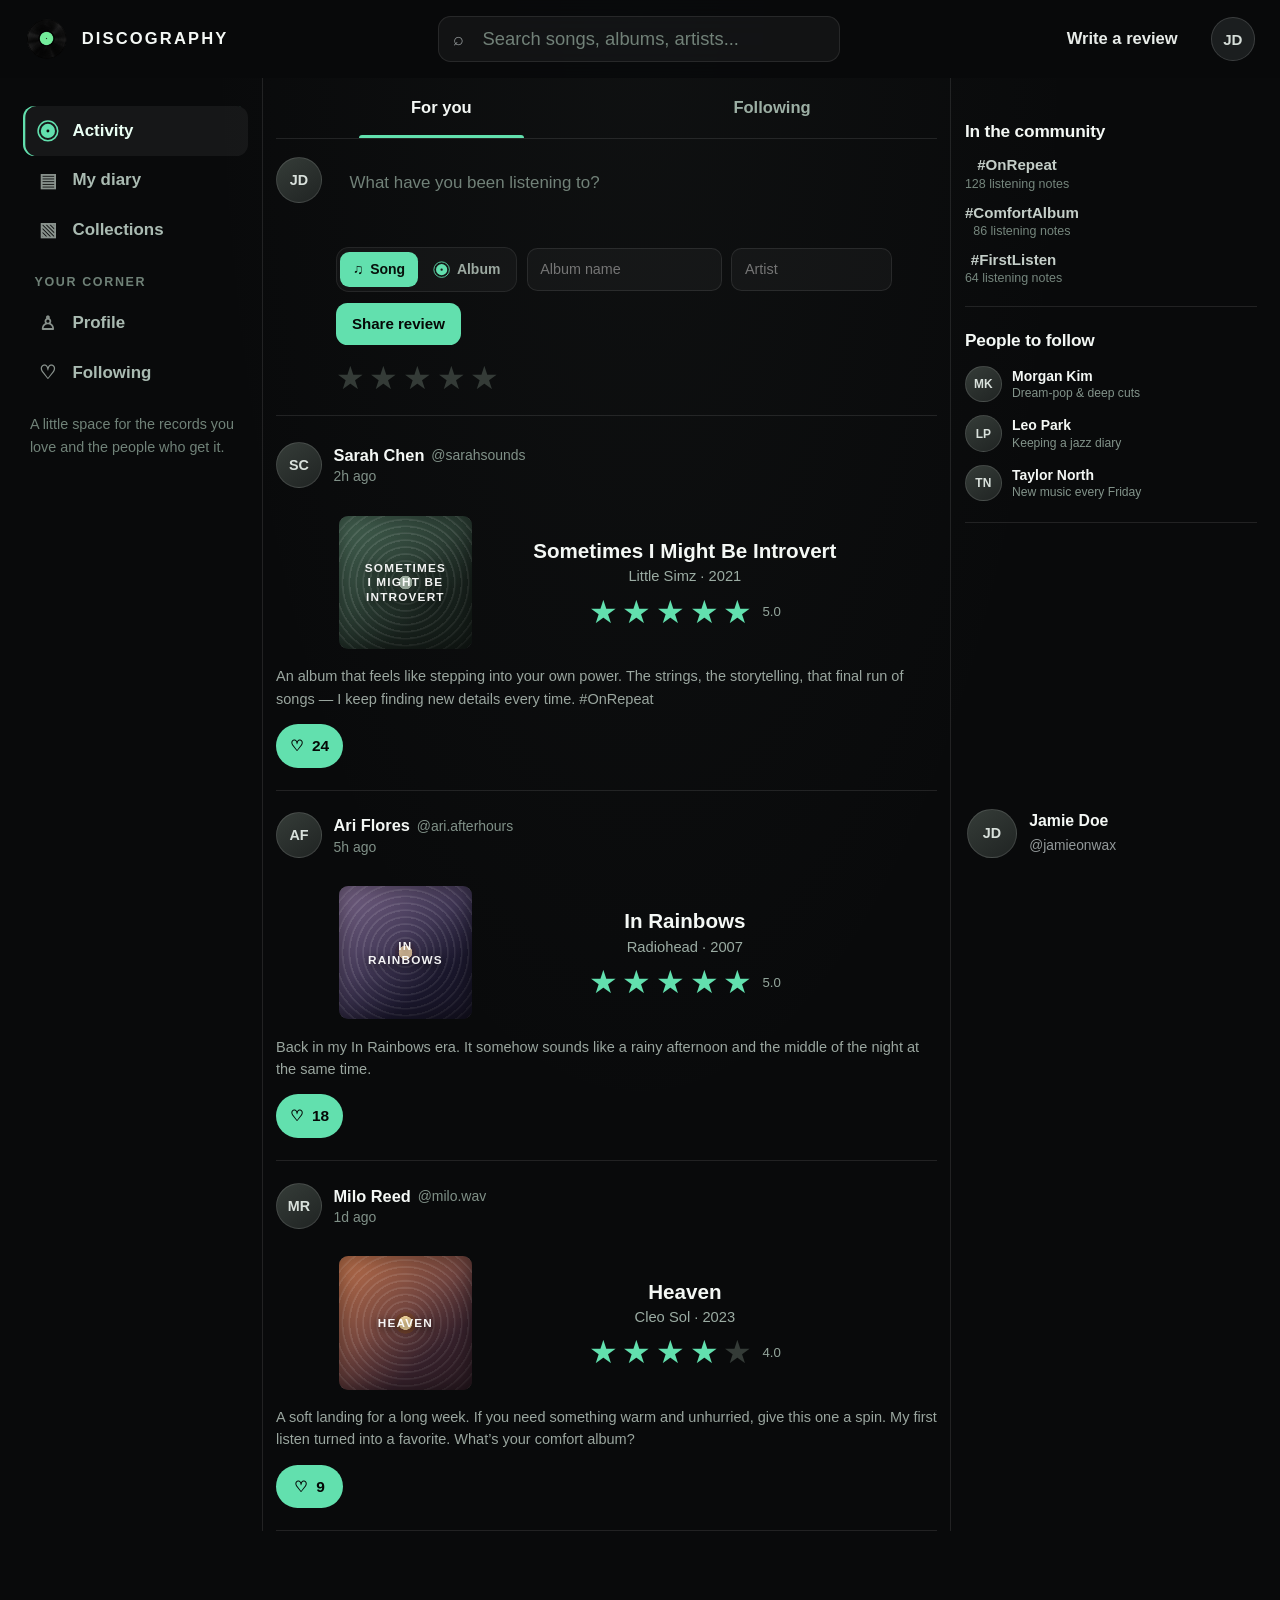
==== feed/index.html @ bf79b9b1 "Polish Discography pages and feed Co-authored-by: Copilot <223556219+Copilot@users.noreply.github.co" ====
<!DOCTYPE html>
<html lang="en">
<head>
    <meta charset="UTF-8">
    <meta name="viewport" content="width=device-width, initial-scale=1.0">
    <meta name="theme-color" content="#090a0b">
    <title>Music feed | Discography</title>
    <link rel="stylesheet" href="../assets/site.css">
    <style>
        :root {
            --page: #090a0b;
            --line: rgba(255, 255, 255, 0.09);
            --text: #f4f8f5;
            --muted: #93999a;
            --green: var(--brand-green);
        }

        body {
            min-height: 100vh;
            margin: 0;
            position: relative;
            isolation: isolate;
            overflow-x: hidden;
            color: var(--text);
            background:
                radial-gradient(ellipse at 50% 0, rgba(119, 133, 126, 0.055), transparent 48%),
                var(--page);
            font-family: 'Segoe UI', Tahoma, Geneva, Verdana, sans-serif;
        }

        .topbar {
            position: sticky;
            z-index: 5;
            top: 0;
            min-height: 68px;
            padding: 10px max(22px, calc((100% - 1240px) / 2));
            display: flex;
            align-items: center;
            justify-content: space-between;
            gap: 24px;
            background: rgba(9, 10, 11, 0.94);
            backdrop-filter: blur(16px);
        }

        .brand {
            display: inline-flex;
            flex: 0 0 auto;
            align-items: center;
            gap: 11px;
            font-size: 0.9rem;
            font-weight: 800;
            letter-spacing: 0.13em;
        }

        .brand img {
            width: 38px;
            height: 38px;
            border-radius: 50%;
            object-fit: cover;
            box-shadow: none;
        }

        .search {
            width: min(350px, 34vw);
            position: relative;
        }

        .search input {
            width: 100%;
            height: 40px;
            padding: 0 14px 0 38px;
            border: 1px solid var(--line);
            border-radius: 11px;
            outline: none;
            color: var(--text);
            background: rgba(255, 255, 255, 0.045);
        }

        .search input:focus {
            border-color: rgba(98, 224, 174, 0.65);
            box-shadow: 0 0 0 3px rgba(38, 196, 142, 0.12);
        }

        .search-icon {
            position: absolute;
            top: 50%;
            left: 13px;
            color: var(--muted);
            transform: translateY(-50%);
            pointer-events: none;
        }

        .top-actions {
            display: flex;
            align-items: center;
            gap: 14px;
        }

        .write-link,
        .primary-button {
            display: inline-flex;
            align-items: center;
            justify-content: center;
            gap: 8px;
            border-radius: 10px;
            border: 0;
            color: #e8ece9;
            background: transparent;
            font-weight: 750;
            cursor: pointer;
            transition: transform 160ms ease, color 160ms ease, background-color 160ms ease;
        }

        .write-link {
            padding: 10px 15px;
            font-size: 0.9rem;
        }

        .primary-button,
        .action-button {
            color: #050806;
            background: var(--green);
        }

        .primary-button:hover,
        .action-button:hover {
            transform: translateY(-1px);
        }

        .write-link:hover {
            transform: translateY(-1px);
            color: #050806;
            background: var(--green);
        }

        .user-link {
            width: 38px;
            height: 38px;
            display: grid;
            place-items: center;
            border: 1px solid rgba(255, 255, 255, 0.14);
            border-radius: 50%;
            color: #d5ddd8;
            background: #1b1e1f;
            font-size: 0.82rem;
            font-weight: 800;
        }

        .layout {
            width: min(1240px, calc(100% - 40px));
            margin: 0 auto 120px;
            display: grid;
            grid-template-columns: 196px minmax(0, 1fr) 254px;
            align-items: start;
            gap: 24px;
        }

        .left-rail,
        .right-rail {
            position: sticky;
            top: 92px;
        }

        .nav-link {
            min-height: 43px;
            padding: 0 12px;
            display: flex;
            align-items: center;
            gap: 12px;
            border-radius: 10px;
            color: #aabbb2;
            font-size: 0.92rem;
            font-weight: 600;
            transition: color 150ms ease, background 150ms ease;
        }

        .nav-link:hover,
        .nav-link.active {
            color: #eafff4;
            background: rgba(255, 255, 255, 0.055);
        }

        .nav-link.active {
            box-shadow: inset 2px 0 var(--green);
        }

        .nav-icon {
            width: 19px;
            color: #89928d;
            font-size: 1.05rem;
            text-align: center;
        }

        .activity-icon {
            height: 19px;
            flex: 0 0 auto;
        }

        .nav-link.active .nav-icon {
            color: var(--green);
        }

        .rail-caption {
            margin: 18px 10px 8px;
            color: #6f8177;
            font-size: 0.68rem;
            font-weight: 800;
            letter-spacing: 0.13em;
            text-transform: uppercase;
        }

        .rail-note {
            margin: 14px 6px 0;
            color: #708278;
            font-size: 0.78rem;
            line-height: 1.6;
        }

        .feed-column {
            position: relative;
            min-width: 0;
        }

        .feed-column::before,
        .feed-column::after {
            content: "";
            position: absolute;
            top: 0;
            bottom: 0;
            width: 1px;
            background: rgba(255, 255, 255, 0.1);
            pointer-events: none;
        }

        .feed-column::before {
            left: -12px;
        }

        .feed-column::after {
            right: -12px;
        }

        .feed-tabs {
            display: flex;
            justify-content: stretch;
            width: 100%;
            gap: 0;
            border-bottom: 1px solid rgba(255, 255, 255, 0.1);
        }

        .feed-tab {
            min-height: 52px;
            padding: 0 18px;
            position: relative;
            flex: 1;
            border: 0;
            color: #9cafa4;
            background: transparent;
            font-size: 0.9rem;
            font-weight: 700;
            cursor: pointer;
        }

        .feed-tab:hover {
            color: #fff;
            background: rgba(255, 255, 255, 0.035);
        }

        .feed-tab.active {
            color: #f4f8f5;
        }

        .feed-tab.active::after {
            content: "";
            position: absolute;
            right: 25%;
            bottom: 0;
            left: 25%;
            height: 3px;
            border-radius: 3px 3px 0 0;
            background: var(--green);
        }

        .composer {
            margin-bottom: 4px;
            padding: 16px 0 18px;
            border-bottom: 1px solid rgba(255, 255, 255, 0.1);
        }

        .composer-top {
            display: flex;
            align-items: flex-start;
            gap: 12px;
        }

        .avatar {
            width: 40px;
            height: 40px;
            flex: 0 0 auto;
            display: grid;
            place-items: center;
            border: 1px solid rgba(255, 255, 255, 0.12);
            border-radius: 50%;
            color: #d9e1dc;
            background: linear-gradient(145deg, #353c38, #202423);
            font-size: 0.78rem;
            font-weight: 800;
        }

        .composer textarea {
            width: 100%;
            min-height: 58px;
            padding: 11px 12px;
            resize: none;
            border: 0;
            border-radius: 0;
            outline: none;
            color: var(--text);
            background: transparent;
            font-size: 0.92rem;
            line-height: 1.5;
        }

        .composer textarea::placeholder,
        .search input::placeholder {
            color: #718178;
        }

        .composer-tools {
            margin: 12px 0 0 52px;
            display: flex;
            flex-wrap: wrap;
            align-items: center;
            justify-content: space-between;
            gap: 10px;
        }

        .composer-fields {
            display: flex;
            flex-wrap: wrap;
            align-items: center;
            gap: 8px;
        }

        .composer-fields input {
            min-width: 0;
            height: 37px;
            padding: 0 11px;
            border: 1px solid rgba(255, 255, 255, 0.09);
            border-radius: 9px;
            outline: none;
            color: #d5ded8;
            background: rgba(255, 255, 255, 0.035);
            font: inherit;
            font-size: 0.78rem;
            transition: border-color 150ms ease, background 150ms ease;
        }

        .composer-fields input:focus {
            border-color: rgba(98, 224, 174, 0.55);
            background: rgba(255, 255, 255, 0.055);
        }

        .music-type-picker {
            min-inline-size: 0;
            margin: 0;
            padding: 3px;
            display: inline-flex;
            gap: 2px;
            border: 1px solid rgba(255, 255, 255, 0.08);
            border-radius: 11px;
            background: rgba(255, 255, 255, 0.035);
        }

        .music-type-option {
            position: relative;
            display: inline-flex;
            align-items: center;
            justify-content: center;
            gap: 6px;
            min-height: 31px;
            padding: 0 11px;
            border-radius: 8px;
            color: #9ca9a1;
            font-size: 0.76rem;
            font-weight: 700;
            cursor: pointer;
            transition: color 150ms ease, background 150ms ease;
        }

        .music-type-option input {
            position: absolute;
            width: 1px;
            height: 1px;
            margin: 0;
            opacity: 0;
        }

        .music-type-option:has(input:checked) {
            color: #07100b;
            background: var(--green);
        }

        .music-type-option:has(input:checked) .vinyl-outline {
            stroke: #07100b;
        }

        .music-type-option:has(input:checked) .vinyl-disc {
            fill: #07100b;
        }

        .music-type-option:has(input:checked) .vinyl-hole {
            fill: var(--green);
        }

        .music-type-icon {
            color: var(--green);
        }

        .music-type-option:has(input:checked) .music-type-icon {
            color: #07100b;
        }

        .music-type-option:has(input:focus-visible) {
            outline: 2px solid var(--green);
            outline-offset: 2px;
        }

        .vinyl-icon {
            width: 15px;
            height: 15px;
            display: block;
            flex: 0 0 auto;
        }

        .composer-fields .music-title {
            width: 170px;
        }

        .composer-fields .music-artist {
            width: 140px;
        }

        .composer-rating {
            margin: 15px 0 0 52px;
            display: flex;
            align-items: center;
            gap: 0;
        }

        .rating-picker {
            display: inline-flex;
            align-items: center;
            gap: 4px;
            outline: none;
            touch-action: manipulation;
        }

        .rating-picker:focus-visible {
            border-radius: 4px;
            outline: 2px solid var(--green);
            outline-offset: 3px;
        }

        .rating-star {
            --fill: 0%;
            display: inline-block;
            color: transparent;
            background: linear-gradient(90deg, var(--green) var(--fill), #343b37 var(--fill));
            background-clip: text;
            -webkit-background-clip: text;
            font-size: 1.75rem;
            line-height: 1;
        }

        .rating-picker .rating-star {
            cursor: pointer;
            transition: filter 120ms ease, transform 120ms ease;
        }

        .rating-picker:hover .rating-star {
            filter: brightness(1.12);
        }

        .rating-picker .rating-star:hover {
            transform: scale(1.12);
        }

        .primary-button {
            min-height: 36px;
            padding: 0 14px;
            font-size: 0.82rem;
        }

        .form-message {
            margin: 10px 0 0 52px;
            color: #ffb8a7;
            font-size: 0.82rem;
        }

        .feed-post {
            margin-bottom: 0;
            padding: 19px 0;
            border-bottom: 1px solid rgba(255, 255, 255, 0.1);
        }

        .post-top {
            display: flex;
            align-items: center;
            justify-content: space-between;
            gap: 10px;
        }

        .person {
            min-width: 0;
            display: flex;
            align-items: center;
            gap: 10px;
        }

        .person-meta {
            min-width: 0;
        }

        .person-name {
            display: flex;
            flex-wrap: wrap;
            align-items: center;
            gap: 6px;
            font-size: 0.89rem;
            font-weight: 750;
        }

        .handle,
        .post-time {
            color: #809188;
            font-size: 0.76rem;
            font-weight: 500;
        }

        .post-time {
            margin-top: 3px;
        }

        .post-copy {
            max-width: 620px;
            margin: 14px auto 0;
            color: #9aa69f;
            font-size: 0.79rem;
            line-height: 1.55;
            overflow-wrap: anywhere;
        }

        .album-card {
            margin: 24px auto 0;
            display: grid;
            grid-template-columns: 116px minmax(0, 330px);
            align-items: center;
            justify-content: center;
            gap: 20px;
        }

        .record-art {
            width: 116px;
            aspect-ratio: 1;
            position: relative;
            display: grid;
            place-items: center;
            overflow: hidden;
            border-radius: 8px;
            color: rgba(255, 255, 255, 0.94);
            background:
                radial-gradient(circle at center, #c4d8c7 0 7%, #303e36 7.5% 11%, transparent 11.5%),
                repeating-radial-gradient(circle at center, rgba(255, 255, 255, 0.1) 0 1px, transparent 2px 6px),
                linear-gradient(140deg, #456453, #1d2923 70%);
            box-shadow: inset 0 0 18px rgba(0, 0, 0, 0.4);
        }

        .record-art::after {
            content: "";
            position: absolute;
            inset: 0;
            background: linear-gradient(145deg, transparent 44%, rgba(0, 0, 0, 0.46));
        }

        .record-art span {
            z-index: 1;
            max-width: 75%;
            font-size: 0.64rem;
            font-weight: 850;
            letter-spacing: 0.1em;
            line-height: 1.2;
            text-align: center;
            text-shadow: 0 2px 8px #000;
            text-transform: uppercase;
        }

        .art-indigo {
            background:
                radial-gradient(circle at center, #f6d7b0 0 7%, #3f3049 7.5% 11%, transparent 11.5%),
                repeating-radial-gradient(circle at center, rgba(255, 255, 255, 0.1) 0 1px, transparent 2px 6px),
                linear-gradient(140deg, #786487, #211d38 72%);
        }

        .art-sunset {
            background:
                radial-gradient(circle at center, #ffe0a3 0 7%, #71422d 7.5% 11%, transparent 11.5%),
                repeating-radial-gradient(circle at center, rgba(255, 255, 255, 0.1) 0 1px, transparent 2px 6px),
                linear-gradient(140deg, #bd714b, #452a37 72%);
        }

        .album-card > div:last-child {
            text-align: center;
        }

        .album-title {
            margin: 0 0 3px;
            font-size: 1.12rem;
            font-weight: 800;
            line-height: 1.35;
        }

        .album-artist {
            margin: 0;
            color: #9baca3;
            font-size: 0.8rem;
        }

        .rating {
            margin-top: 10px;
            display: flex;
            align-items: center;
            justify-content: center;
            gap: 4px;
        }

        .rating small {
            margin-left: 5px;
            color: #94a69c;
            font-size: 0.72rem;
            letter-spacing: 0;
        }

        .rating .rating-star {
            cursor: default;
        }

        .post-actions {
            margin-top: 12px;
            display: flex;
            align-items: center;
            gap: 10px;
        }

        .action-button {
            min-width: 58px;
            min-height: 38px;
            padding: 0 12px;
            display: inline-flex;
            align-items: center;
            justify-content: center;
            gap: 8px;
            border: 0;
            border-radius: 999px;
            font-size: 0.84rem;
            font-weight: 700;
            cursor: pointer;
            transition: transform 160ms ease;
        }

        .side-card {
            margin-bottom: 20px;
            padding: 0 0 18px;
            border-bottom: 1px solid rgba(255, 255, 255, 0.1);
        }

        .profile-card {
            position: fixed;
            z-index: 4;
            right: max(8px, calc((100% - 1240px) / 2 - 28px));
            bottom: 20px;
            width: 280px;
            min-height: 76px;
            margin: 0;
            padding: 12px 16px;
            display: flex;
            align-items: center;
            border: 0;
            border-radius: 16px;
            color: var(--text);
            background: transparent;
            text-decoration: none;
            transition: background 160ms ease, transform 160ms ease;
        }

        .profile-card:hover {
            transform: translateY(-2px);
            color: #050806;
            background: var(--green);
        }

        .profile-card:hover .profile-summary span {
            color: #050806;
        }

        .profile-card:focus-visible {
            outline: 2px solid var(--green);
            outline-offset: 3px;
        }

        .side-card h2 {
            margin-bottom: 13px;
            font-size: 0.94rem;
            letter-spacing: -0.01em;
        }

        .profile-summary {
            width: 100%;
            display: flex;
            align-items: center;
            gap: 11px;
        }

        .profile-summary .avatar {
            width: 43px;
            height: 43px;
        }

        .profile-summary strong {
            display: block;
            margin-bottom: 3px;
            font-size: 0.86rem;
        }

        .profile-summary span {
            color: var(--muted);
            font-size: 0.75rem;
        }

        .trend-list,
        .friend-list {
            display: grid;
            gap: 11px;
        }

        .trend-tag {
            width: fit-content;
            padding: 0;
            border: 0;
            color: #c4cec8;
            background: none;
            font-size: 0.82rem;
            font-weight: 700;
            cursor: pointer;
        }

        .trend-tag:hover {
            color: var(--green);
        }

        .trend-tag span {
            display: block;
            margin-top: 3px;
            color: #75867d;
            font-size: 0.68rem;
            font-weight: 500;
        }

        .friend {
            display: flex;
            align-items: center;
            gap: 9px;
        }

        .friend .avatar {
            width: 32px;
            height: 32px;
            font-size: 0.65rem;
        }

        .friend-copy strong {
            display: block;
            font-size: 0.76rem;
        }

        .friend-copy span {
            display: block;
            margin-top: 2px;
            color: #82938a;
            font-size: 0.66rem;
        }

        .empty-state {
            display: none;
            padding: 32px 0;
            color: var(--muted);
            text-align: center;
            line-height: 1.6;
        }

        @media (max-width: 1020px) {
            .layout {
                grid-template-columns: 170px minmax(0, 1fr);
            }

            .right-rail {
                display: none;
            }

            .feed-column::after {
                display: none;
            }
        }

        @media (max-width: 700px) {
            .topbar {
                min-height: 62px;
                padding: 9px 15px;
                flex-wrap: wrap;
                gap: 10px;
            }

            .brand {
                gap: 8px;
                font-size: 0.77rem;
            }

            .brand img {
                width: 34px;
                height: 34px;
            }

            .search {
                order: 3;
                width: 100%;
            }

            .top-actions {
                gap: 9px;
            }

            .write-link {
                padding: 9px 11px;
                font-size: 0.8rem;
            }

            .user-link {
                width: 34px;
                height: 34px;
            }

            .layout {
                width: min(100% - 24px, 560px);
                margin: 0 auto 100px;
                display: block;
            }

            .feed-column::before {
                display: none;
            }

            .profile-card {
                right: 20px;
                bottom: 12px;
                width: min(280px, calc(100vw - 24px));
                min-height: 70px;
                padding: 10px 13px;
            }

            .left-rail {
                position: static;
                margin-bottom: 13px;
            }

            .nav-card {
                display: flex;
                gap: 4px;
                overflow-x: auto;
            }

            .nav-link {
                min-height: 38px;
                padding: 0 10px;
                flex: 0 0 auto;
                font-size: 0.8rem;
            }

            .nav-link.active {
                box-shadow: inset 0 -2px var(--green);
            }

            .nav-icon {
                width: auto;
            }

            .rail-caption,
            .rail-note {
                display: none;
            }

            .composer {
                padding: 14px 0 16px;
            }

            .composer-tools {
                margin-left: 0;
            }

            .composer-rating {
                margin-left: 0;
            }

            .form-message {
                margin-left: 0;
            }

            .feed-post {
                padding: 16px 0;
            }
        }

        @media (max-width: 410px) {
            .composer-tools {
                align-items: flex-end;
            }

            .composer-fields {
                display: grid;
                grid-template-columns: 112px minmax(0, 1fr);
                width: 100%;
            }

            .composer-fields .music-artist {
                grid-column: 1 / -1;
            }

            .composer-fields .music-title {
                width: 100%;
            }

            .music-type-picker {
                grid-column: 1 / -1;
                justify-self: start;
            }

            .primary-button {
                align-self: flex-end;
            }

            .album-card {
                grid-template-columns: 88px minmax(0, 1fr);
                gap: 14px;
            }

            .record-art {
                width: 88px;
            }
        }
    </style>
</head>
<body>
    <header class="topbar" id="top">
        <a class="brand" href="../" aria-label="Discography home">
            <img src="../assets/logo.png" alt="">
            <span>DISCOGRAPHY</span>
        </a>

        <label class="search">
            <span class="search-icon" aria-hidden="true">⌕</span>
            <input id="feedSearch" type="search" placeholder="Search songs, albums, artists..." aria-label="Search feed">
        </label>

        <div class="top-actions">
            <a class="write-link" href="#composer">Write a review</a>
            <a class="user-link" href="#your-profile" aria-label="Your profile">JD</a>
        </div>
    </header>

    <div class="layout">
        <aside class="left-rail" aria-label="Main navigation">
            <nav class="nav-card">
                <a class="nav-link active" href="#timeline"><svg class="nav-icon activity-icon" viewBox="0 0 20 20" aria-hidden="true"><circle class="vinyl-outline" cx="10" cy="10" r="9" fill="none" stroke="currentColor" stroke-width="1.4"/><circle class="vinyl-disc" cx="10" cy="10" r="6.5" fill="currentColor"/><circle class="vinyl-hole" cx="10" cy="10" r="1.35" fill="var(--page)"/></svg> Activity</a>
                <a class="nav-link" href="#postList"><span class="nav-icon" aria-hidden="true">▤</span> My diary</a>
                <a class="nav-link" href="#collections"><span class="nav-icon" aria-hidden="true">▧</span> Collections</a>
                <p class="rail-caption">Your corner</p>
                <a class="nav-link" href="#your-profile"><span class="nav-icon" aria-hidden="true">♙</span> Profile</a>
                <a class="nav-link" href="#following"><span class="nav-icon" aria-hidden="true">♡</span> Following</a>
            </nav>
            <p class="rail-note">A little space for the records you love and the people who get it.</p>
        </aside>

        <main class="feed-column" id="timeline">
            <div class="feed-tabs" role="tablist" aria-label="Choose feed">
                <button class="feed-tab active" type="button" role="tab" aria-selected="true" aria-controls="postList" data-feed="all">For you</button>
                <button class="feed-tab" type="button" role="tab" aria-selected="false" aria-controls="postList" data-feed="following">Following</button>
            </div>

            <form class="composer" id="composer" aria-label="Share a listening note">
                <div class="composer-top">
                    <div class="avatar" aria-hidden="true">JD</div>
                    <textarea id="postText" maxlength="400" placeholder="What have you been listening to?" aria-label="Your listening note"></textarea>
                </div>
                <div class="composer-tools">
                    <div class="composer-fields">
                        <fieldset class="music-type-picker" aria-label="Choose what you're sharing">
                            <label class="music-type-option">
                                <input type="radio" name="musicType" value="song" checked>
                                <span class="music-type-icon" aria-hidden="true">♫</span> Song
                            </label>
                            <label class="music-type-option">
                                <input type="radio" name="musicType" value="album">
                                <svg class="vinyl-icon" viewBox="0 0 20 20" aria-hidden="true">
                                    <circle class="vinyl-outline" cx="10" cy="10" r="9" fill="none" stroke="#62e0ae" stroke-width="1"/>
                                    <circle class="vinyl-disc" cx="10" cy="10" r="6.5" fill="#62e0ae"/>
                                    <circle class="vinyl-hole" cx="10" cy="10" r="1.35" fill="#171b19"/>
                                </svg> Album
                            </label>
                        </fieldset>
                        <input class="music-title" id="musicTitle" type="text" maxlength="70" placeholder="Album name" aria-label="Album name">
                        <input class="music-artist" id="musicArtist" type="text" maxlength="70" placeholder="Artist" aria-label="Artist name">
                    </div>
                    <button class="primary-button" type="submit">Share review</button>
                </div>
                <div class="composer-rating">
                    <div class="rating-picker" id="ratingPicker" role="slider" tabindex="0" aria-label="Music rating" aria-valuemin="0" aria-valuemax="5" aria-valuestep="0.5" aria-valuenow="0" aria-valuetext="Not rated">
                        <span class="rating-star" data-star="1" aria-hidden="true">★</span>
                        <span class="rating-star" data-star="2" aria-hidden="true">★</span>
                        <span class="rating-star" data-star="3" aria-hidden="true">★</span>
                        <span class="rating-star" data-star="4" aria-hidden="true">★</span>
                        <span class="rating-star" data-star="5" aria-hidden="true">★</span>
                    </div>
                </div>
                <p class="form-message" id="postMessage" role="status" hidden></p>
            </form>

            <section id="postList" aria-label="Recent listening activity">
                <article class="feed-post" data-following="true" data-search="sarah chen little simz sometimes i might be introvert soul orchestral hip hop review">
                    <header class="post-top">
                        <div class="person">
                            <div class="avatar" aria-hidden="true">SC</div>
                            <div class="person-meta">
                                <div class="person-name">Sarah Chen <span class="handle">@sarahsounds</span></div>
                                <div class="post-time">2h ago</div>
                            </div>
                        </div>
                    </header>
                    <div class="album-card">
                        <div class="record-art"><span>Sometimes<br>I Might Be<br>Introvert</span></div>
                        <div>
                            <h2 class="album-title">Sometimes I Might Be Introvert</h2>
                            <p class="album-artist">Little Simz · 2021</p>
                            <div class="rating" aria-label="5 out of 5 stars"><span class="rating-star" style="--fill: 100%" aria-hidden="true">★</span><span class="rating-star" style="--fill: 100%" aria-hidden="true">★</span><span class="rating-star" style="--fill: 100%" aria-hidden="true">★</span><span class="rating-star" style="--fill: 100%" aria-hidden="true">★</span><span class="rating-star" style="--fill: 100%" aria-hidden="true">★</span><small>5.0</small></div>
                        </div>
                    </div>
                    <p class="post-copy">An album that feels like stepping into your own power. The strings, the storytelling, that final run of songs — I keep finding new details every time. <span class="hashtag">#OnRepeat</span></p>
                    <div class="post-actions">
                        <button class="action-button like-button" type="button" aria-label="Like this post" aria-pressed="false"><span aria-hidden="true">♡</span> <span class="like-count">24</span></button>
                    </div>
                </article>

                <article class="feed-post" data-following="true" data-search="ari flores radiohead in rainbows alternative art rock favorite album">
                    <header class="post-top">
                        <div class="person">
                            <div class="avatar" aria-hidden="true">AF</div>
                            <div class="person-meta">
                                <div class="person-name">Ari Flores <span class="handle">@ari.afterhours</span></div>
                                <div class="post-time">5h ago</div>
                            </div>
                        </div>
                    </header>
                    <div class="album-card">
                        <div class="record-art art-indigo"><span>In<br>Rainbows</span></div>
                        <div>
                            <h2 class="album-title">In Rainbows</h2>
                            <p class="album-artist">Radiohead · 2007</p>
                            <div class="rating" aria-label="5 out of 5 stars"><span class="rating-star" style="--fill: 100%" aria-hidden="true">★</span><span class="rating-star" style="--fill: 100%" aria-hidden="true">★</span><span class="rating-star" style="--fill: 100%" aria-hidden="true">★</span><span class="rating-star" style="--fill: 100%" aria-hidden="true">★</span><span class="rating-star" style="--fill: 100%" aria-hidden="true">★</span><small>5.0</small></div>
                        </div>
                    </div>
                    <p class="post-copy">Back in my In Rainbows era. It somehow sounds like a rainy afternoon and the middle of the night at the same time.</p>
                    <div class="post-actions">
                        <button class="action-button like-button" type="button" aria-label="Like this post" aria-pressed="false"><span aria-hidden="true">♡</span> <span class="like-count">18</span></button>
                    </div>
                </article>

                <article class="feed-post" data-following="false" data-search="milo reed cleo sol heaven listen r&b soul recommendation">
                    <header class="post-top">
                        <div class="person">
                            <div class="avatar" aria-hidden="true">MR</div>
                            <div class="person-meta">
                                <div class="person-name">Milo Reed <span class="handle">@milo.wav</span></div>
                                <div class="post-time">1d ago</div>
                            </div>
                        </div>
                    </header>
                    <div class="album-card">
                        <div class="record-art art-sunset"><span>Heaven</span></div>
                        <div>
                            <h2 class="album-title">Heaven</h2>
                            <p class="album-artist">Cleo Sol · 2023</p>
                            <div class="rating" aria-label="4 out of 5 stars"><span class="rating-star" style="--fill: 100%" aria-hidden="true">★</span><span class="rating-star" style="--fill: 100%" aria-hidden="true">★</span><span class="rating-star" style="--fill: 100%" aria-hidden="true">★</span><span class="rating-star" style="--fill: 100%" aria-hidden="true">★</span><span class="rating-star" style="--fill: 0%" aria-hidden="true">★</span><small>4.0</small></div>
                        </div>
                    </div>
                    <p class="post-copy">A soft landing for a long week. If you need something warm and unhurried, give this one a spin. My first listen turned into a favorite. What’s your comfort album?</p>
                    <div class="post-actions">
                        <button class="action-button like-button" type="button" aria-label="Like this post" aria-pressed="false"><span aria-hidden="true">♡</span> <span class="like-count">9</span></button>
                    </div>
                </article>
            </section>
            <p class="empty-state" id="emptyState">No listening notes match that search. Try another album, artist, or listener.</p>
        </main>

        <aside class="right-rail">
            <section class="side-card" id="collections">
                <h2>In the community</h2>
                <div class="trend-list">
                    <button class="trend-tag" type="button" data-search-tag="OnRepeat">#OnRepeat<span>128 listening notes</span></button>
                    <button class="trend-tag" type="button" data-search-tag="comfort album">#ComfortAlbum<span>86 listening notes</span></button>
                    <button class="trend-tag" type="button" data-search-tag="first listen">#FirstListen<span>64 listening notes</span></button>
                </div>
            </section>

            <section class="side-card" id="following">
                <h2>People to follow</h2>
                <div class="friend-list">
                    <div class="friend"><div class="avatar" aria-hidden="true">MK</div><div class="friend-copy"><strong>Morgan Kim</strong><span>Dream-pop & deep cuts</span></div></div>
                    <div class="friend"><div class="avatar" aria-hidden="true">LP</div><div class="friend-copy"><strong>Leo Park</strong><span>Keeping a jazz diary</span></div></div>
                    <div class="friend"><div class="avatar" aria-hidden="true">TN</div><div class="friend-copy"><strong>Taylor North</strong><span>New music every Friday</span></div></div>
                </div>
            </section>
        </aside>
    </div>

    <a class="profile-card" id="your-profile" href="../profile/" aria-label="Open your profile">
        <div class="profile-summary">
            <div class="avatar" aria-hidden="true">JD</div>
            <div><strong>Jamie Doe</strong><span>@jamieonwax</span></div>
        </div>
    </a>

    <script>
        const postList = document.getElementById('postList');
        const searchInput = document.getElementById('feedSearch');
        const emptyState = document.getElementById('emptyState');
        let activeFeed = 'all';

        function filterPosts() {
            const query = searchInput.value.trim().toLowerCase();
            let visibleCount = 0;

            postList.querySelectorAll('.feed-post').forEach((post) => {
                const followsAuthor = post.dataset.following === 'true';
                const matchesFeed = activeFeed === 'all' || followsAuthor;
                const matchesSearch = !query || post.textContent.toLowerCase().includes(query) ||
                    (post.dataset.search || '').includes(query);
                const visible = matchesFeed && matchesSearch;

                post.hidden = !visible;
                if (visible) visibleCount += 1;
            });

            emptyState.style.display = visibleCount ? 'none' : 'block';
        }

        document.querySelectorAll('.feed-tab').forEach((tab) => {
            tab.addEventListener('click', () => {
                activeFeed = tab.dataset.feed;
                document.querySelectorAll('.feed-tab').forEach((item) => {
                    const isActive = item === tab;
                    item.classList.toggle('active', isActive);
                    item.setAttribute('aria-selected', String(isActive));
                });
                filterPosts();
            });
        });

        searchInput.addEventListener('input', filterPosts);

        document.querySelectorAll('.trend-tag').forEach((tag) => {
            tag.addEventListener('click', () => {
                searchInput.value = tag.dataset.searchTag;
                filterPosts();
                searchInput.focus();
            });
        });

        postList.addEventListener('click', (event) => {
            const likeButton = event.target.closest('.like-button');

            if (likeButton) {
                const isLiked = likeButton.getAttribute('aria-pressed') === 'true';
                const count = likeButton.querySelector('.like-count');
                const nextCount = Number(count.textContent) + (isLiked ? -1 : 1);
                count.textContent = String(nextCount);
                likeButton.setAttribute('aria-pressed', String(!isLiked));
                likeButton.classList.toggle('liked', !isLiked);
                likeButton.querySelector('[aria-hidden="true"]').textContent = isLiked ? '♡' : '♥';
            }
        });

        const musicTypeOptions = document.querySelectorAll('input[name="musicType"]');
        const musicTitleField = document.getElementById('musicTitle');
        const ratingPicker = document.getElementById('ratingPicker');

        function paintRating(value) {
            ratingPicker.querySelectorAll('.rating-star').forEach((star) => {
                const fill = Math.min(1, Math.max(0, value - Number(star.dataset.star) + 1));
                star.style.setProperty('--fill', `${fill * 100}%`);
            });
        }

        function setRating(value) {
            const rating = Math.min(5, Math.max(0, Math.round(value * 2) / 2));
            ratingPicker.dataset.value = String(rating);
            ratingPicker.setAttribute('aria-valuenow', String(rating));
            ratingPicker.setAttribute('aria-valuetext', rating ? `${rating.toFixed(1)} out of 5 stars` : 'Not rated');
            paintRating(rating);
        }

        function ratingFromPointer(event) {
            const bounds = ratingPicker.getBoundingClientRect();
            const fraction = (event.clientX - bounds.left) / bounds.width;
            return Math.min(5, Math.max(0.5, Math.ceil(fraction * 10) / 2));
        }

        ratingPicker.addEventListener('pointermove', (event) => paintRating(ratingFromPointer(event)));
        ratingPicker.addEventListener('pointerleave', () => paintRating(Number(ratingPicker.dataset.value || 0)));
        ratingPicker.addEventListener('click', (event) => setRating(ratingFromPointer(event)));
        ratingPicker.addEventListener('keydown', (event) => {
            const current = Number(ratingPicker.dataset.value || 0);
            let next = current;

            if (event.key === 'ArrowRight' || event.key === 'ArrowUp') next = Math.min(5, current + 0.5);
            else if (event.key === 'ArrowLeft' || event.key === 'ArrowDown') next = Math.max(0, current - 0.5);
            else if (event.key === 'Home') next = 0;
            else if (event.key === 'End') next = 5;
            else return;

            event.preventDefault();
            setRating(next);
        });

        function updateMusicType() {
            const selectedType = document.querySelector('input[name="musicType"]:checked').value;
            const isSong = selectedType === 'song';
            musicTitleField.placeholder = `${isSong ? 'Song' : 'Album'} name`;
            musicTitleField.setAttribute('aria-label', isSong ? 'Song name' : 'Album name');
        }

        musicTypeOptions.forEach((option) => option.addEventListener('change', updateMusicType));

        function createRatingDisplay(score) {
            const rating = document.createElement('div');
            rating.className = 'rating';
            rating.setAttribute('aria-label', `${score.toFixed(1)} out of 5 stars`);

            for (let index = 0; index < 5; index += 1) {
                const star = document.createElement('span');
                const fill = Math.min(1, Math.max(0, score - index));
                star.className = 'rating-star';
                star.setAttribute('aria-hidden', 'true');
                star.style.setProperty('--fill', `${fill * 100}%`);
                star.textContent = '★';
                rating.append(star);
            }

            const numeric = document.createElement('small');
            numeric.textContent = score.toFixed(1);
            rating.append(numeric);
            return rating;
        }

        document.getElementById('composer').addEventListener('submit', (event) => {
            event.preventDefault();
            const textField = document.getElementById('postText');
            const artistField = document.getElementById('musicArtist');
            const message = document.getElementById('postMessage');
            const note = textField.value.trim();
            const musicTitle = musicTitleField.value.trim();
            const artist = artistField.value.trim();
            const score = Number(ratingPicker.dataset.value || 0);

            if (!note && !musicTitle) {
                message.textContent = 'Add a listening note or a song or album before sharing.';
                message.hidden = false;
                textField.focus();
                return;
            }

            const post = document.createElement('article');
            post.className = 'feed-post';
            post.dataset.following = 'false';
            post.dataset.search = `${note} ${musicTitle} ${artist}`.toLowerCase();

            const header = document.createElement('header');
            header.className = 'post-top';
            const person = document.createElement('div');
            person.className = 'person';
            const avatar = document.createElement('div');
            avatar.className = 'avatar';
            avatar.setAttribute('aria-hidden', 'true');
            avatar.textContent = 'JD';
            const meta = document.createElement('div');
            meta.className = 'person-meta';
            const name = document.createElement('div');
            name.className = 'person-name';
            name.textContent = 'Jamie Doe';
            const time = document.createElement('div');
            time.className = 'post-time';
            time.textContent = 'just now';
            meta.append(name, time);
            person.append(avatar, meta);
            header.append(person);
            post.append(header);

            if (musicTitle) {
                const card = document.createElement('div');
                card.className = 'album-card';
                const art = document.createElement('div');
                art.className = 'record-art';
                const artTitle = document.createElement('span');
                artTitle.textContent = musicTitle;
                art.append(artTitle);
                const details = document.createElement('div');
                const title = document.createElement('h2');
                title.className = 'album-title';
                title.textContent = musicTitle;
                details.append(title);
                if (artist) {
                    const artistName = document.createElement('p');
                    artistName.className = 'album-artist';
                    artistName.textContent = artist;
                    details.append(artistName);
                }
                if (score) details.append(createRatingDisplay(score));
                card.append(art, details);
                post.append(card);
            }

            if (note) {
                const copy = document.createElement('p');
                copy.className = 'post-copy';
                copy.textContent = note;
                post.append(copy);
            }

            const actions = document.createElement('div');
            actions.className = 'post-actions';
            actions.innerHTML = '<button class="action-button like-button" type="button" aria-label="Like this post" aria-pressed="false"><span aria-hidden="true">♡</span> <span class="like-count">0</span></button>';
            post.append(actions);
            postList.prepend(post);
            textField.value = '';
            musicTitleField.value = '';
            artistField.value = '';
            document.querySelector('input[name="musicType"][value="song"]').checked = true;
            updateMusicType();
            setRating(0);
            message.hidden = true;
            filterPosts();
        });
    </script>
</body>
</html>
---- assets/site.css ----
:root {
    color-scheme: dark;
    --brand-green: #62e0ae;
    --brand-green-strong: #26c48e;
}

*,
*::before,
*::after {
    box-sizing: border-box;
}

html {
    scroll-behavior: smooth;
    zoom: 1.15;
}

a {
    color: inherit;
    text-decoration: none;
}

button,
input,
select,
textarea {
    font: inherit;
}

button {
    color: inherit;
}

:focus-visible {
    outline: 2px solid var(--brand-green);
    outline-offset: 3px;
}

.site-navbar {
    position: relative;
    z-index: 1;
    width: 100%;
    margin: 0;
    padding: 12px max(24px, calc((100% - 1100px) / 2 + 16px));
    display: flex;
    align-items: center;
    justify-content: space-between;
    background: transparent;
    box-shadow: 0 12px 36px rgba(0, 0, 0, 0.18);
}

.site-brand {
    display: inline-flex;
    align-items: center;
    gap: 12px;
    font-size: 0.95rem;
    font-weight: 750;
    letter-spacing: 0.13em;
}

.site-brand img {
    width: 40px;
    height: 40px;
    border-radius: 10px;
    object-fit: cover;
}

.site-nav-link {
    padding: 10px 16px;
    display: inline-flex;
    align-items: center;
    justify-content: center;
    gap: 10px;
    border-radius: 10px;
    color: #e8f1ec;
    background: rgba(255, 255, 255, 0.04);
    font-weight: 650;
    transition: transform 160ms ease, background-color 160ms ease;
}

.site-nav-link:hover {
    background: rgba(255, 255, 255, 0.1);
    transform: translateY(-1px);
}

.site-footer {
    position: relative;
    z-index: 1;
    padding: 20px 24px;
    color: #82938a;
    text-align: center;
    font-size: 0.85rem;
}

@media (max-width: 520px) {
    .site-navbar {
        padding: 10px 14px;
    }

    .site-brand {
        gap: 9px;
        font-size: 0.78rem;
        letter-spacing: 0.1em;
    }

    .site-brand img {
        width: 34px;
        height: 34px;
    }

    .site-nav-link {
        padding: 9px 12px;
        font-size: 0.9rem;
    }
}

@media (prefers-reduced-motion: reduce) {
    html {
        scroll-behavior: auto;
    }

    *,
    *::before,
    *::after {
        animation-duration: 0.01ms !important;
        scroll-behavior: auto !important;
        transition-duration: 0.01ms !important;
    }
}
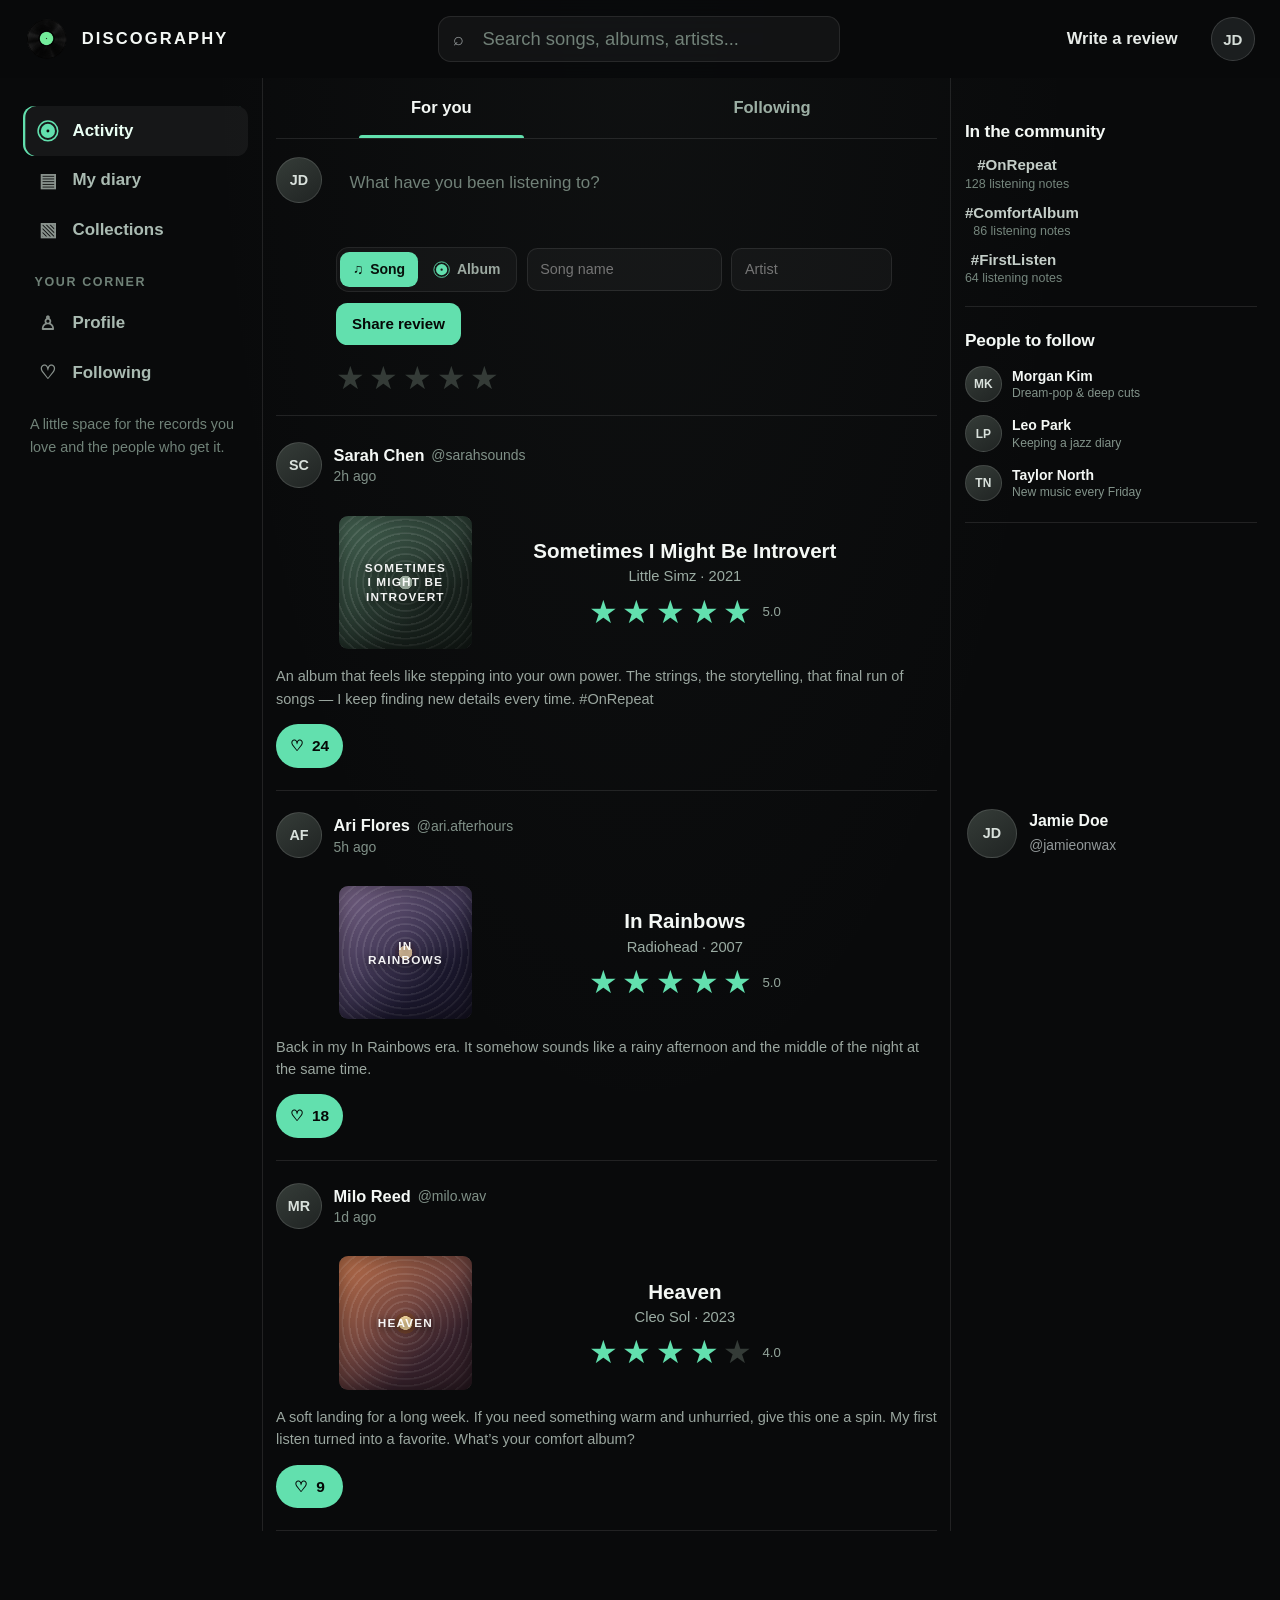
==== commit b585b728: "Feed fixed" ====
--- a/feed/index.html
+++ b/feed/index.html
@@ -1,1362 +1,1363 @@
-<!DOCTYPE html>
-<html lang="en">
-<head>
-    <meta charset="UTF-8">
-    <meta name="viewport" content="width=device-width, initial-scale=1.0">
-    <meta name="theme-color" content="#090a0b">
-    <title>Music feed | Discography</title>
-    <link rel="stylesheet" href="../assets/site.css">
-    <style>
-        :root {
-            --page: #090a0b;
-            --line: rgba(255, 255, 255, 0.09);
-            --text: #f4f8f5;
-            --muted: #93999a;
-            --green: var(--brand-green);
-        }
-
-        body {
-            min-height: 100vh;
-            margin: 0;
-            position: relative;
-            isolation: isolate;
-            overflow-x: hidden;
-            color: var(--text);
-            background:
-                radial-gradient(ellipse at 50% 0, rgba(119, 133, 126, 0.055), transparent 48%),
-                var(--page);
-            font-family: 'Segoe UI', Tahoma, Geneva, Verdana, sans-serif;
-        }
-
-        .topbar {
-            position: sticky;
-            z-index: 5;
-            top: 0;
-            min-height: 68px;
-            padding: 10px max(22px, calc((100% - 1240px) / 2));
-            display: flex;
-            align-items: center;
-            justify-content: space-between;
-            gap: 24px;
-            background: rgba(9, 10, 11, 0.94);
-            backdrop-filter: blur(16px);
-        }
-
-        .brand {
-            display: inline-flex;
-            flex: 0 0 auto;
-            align-items: center;
-            gap: 11px;
-            font-size: 0.9rem;
-            font-weight: 800;
-            letter-spacing: 0.13em;
-        }
-
-        .brand img {
-            width: 38px;
-            height: 38px;
-            border-radius: 50%;
-            object-fit: cover;
-            box-shadow: none;
-        }
-
-        .search {
-            width: min(350px, 34vw);
-            position: relative;
-        }
-
-        .search input {
-            width: 100%;
-            height: 40px;
-            padding: 0 14px 0 38px;
-            border: 1px solid var(--line);
-            border-radius: 11px;
-            outline: none;
-            color: var(--text);
-            background: rgba(255, 255, 255, 0.045);
-        }
-
-        .search input:focus {
-            border-color: rgba(98, 224, 174, 0.65);
-            box-shadow: 0 0 0 3px rgba(38, 196, 142, 0.12);
-        }
-
-        .search-icon {
-            position: absolute;
-            top: 50%;
-            left: 13px;
-            color: var(--muted);
-            transform: translateY(-50%);
-            pointer-events: none;
-        }
-
-        .top-actions {
-            display: flex;
-            align-items: center;
-            gap: 14px;
-        }
-
-        .write-link,
-        .primary-button {
-            display: inline-flex;
-            align-items: center;
-            justify-content: center;
-            gap: 8px;
-            border-radius: 10px;
-            border: 0;
-            color: #e8ece9;
-            background: transparent;
-            font-weight: 750;
-            cursor: pointer;
-            transition: transform 160ms ease, color 160ms ease, background-color 160ms ease;
-        }
-
-        .write-link {
-            padding: 10px 15px;
-            font-size: 0.9rem;
-        }
-
-        .primary-button,
-        .action-button {
-            color: #050806;
-            background: var(--green);
-        }
-
-        .primary-button:hover,
-        .action-button:hover {
-            transform: translateY(-1px);
-        }
-
-        .write-link:hover {
-            transform: translateY(-1px);
-            color: #050806;
-            background: var(--green);
-        }
-
-        .user-link {
-            width: 38px;
-            height: 38px;
-            display: grid;
-            place-items: center;
-            border: 1px solid rgba(255, 255, 255, 0.14);
-            border-radius: 50%;
-            color: #d5ddd8;
-            background: #1b1e1f;
-            font-size: 0.82rem;
-            font-weight: 800;
-        }
-
-        .layout {
-            width: min(1240px, calc(100% - 40px));
-            margin: 0 auto 120px;
-            display: grid;
-            grid-template-columns: 196px minmax(0, 1fr) 254px;
-            align-items: start;
-            gap: 24px;
-        }
-
-        .left-rail,
-        .right-rail {
-            position: sticky;
-            top: 92px;
-        }
-
-        .nav-link {
-            min-height: 43px;
-            padding: 0 12px;
-            display: flex;
-            align-items: center;
-            gap: 12px;
-            border-radius: 10px;
-            color: #aabbb2;
-            font-size: 0.92rem;
-            font-weight: 600;
-            transition: color 150ms ease, background 150ms ease;
-        }
-
-        .nav-link:hover,
-        .nav-link.active {
-            color: #eafff4;
-            background: rgba(255, 255, 255, 0.055);
-        }
-
-        .nav-link.active {
-            box-shadow: inset 2px 0 var(--green);
-        }
-
-        .nav-icon {
-            width: 19px;
-            color: #89928d;
-            font-size: 1.05rem;
-            text-align: center;
-        }
-
-        .activity-icon {
-            height: 19px;
-            flex: 0 0 auto;
-        }
-
-        .nav-link.active .nav-icon {
-            color: var(--green);
-        }
-
-        .rail-caption {
-            margin: 18px 10px 8px;
-            color: #6f8177;
-            font-size: 0.68rem;
-            font-weight: 800;
-            letter-spacing: 0.13em;
-            text-transform: uppercase;
-        }
-
-        .rail-note {
-            margin: 14px 6px 0;
-            color: #708278;
-            font-size: 0.78rem;
-            line-height: 1.6;
-        }
-
-        .feed-column {
-            position: relative;
-            min-width: 0;
-        }
-
-        .feed-column::before,
-        .feed-column::after {
-            content: "";
-            position: absolute;
-            top: 0;
-            bottom: 0;
-            width: 1px;
-            background: rgba(255, 255, 255, 0.1);
-            pointer-events: none;
-        }
-
-        .feed-column::before {
-            left: -12px;
-        }
-
-        .feed-column::after {
-            right: -12px;
-        }
-
-        .feed-tabs {
-            display: flex;
-            justify-content: stretch;
-            width: 100%;
-            gap: 0;
-            border-bottom: 1px solid rgba(255, 255, 255, 0.1);
-        }
-
-        .feed-tab {
-            min-height: 52px;
-            padding: 0 18px;
-            position: relative;
-            flex: 1;
-            border: 0;
-            color: #9cafa4;
-            background: transparent;
-            font-size: 0.9rem;
-            font-weight: 700;
-            cursor: pointer;
-        }
-
-        .feed-tab:hover {
-            color: #fff;
-            background: rgba(255, 255, 255, 0.035);
-        }
-
-        .feed-tab.active {
-            color: #f4f8f5;
-        }
-
-        .feed-tab.active::after {
-            content: "";
-            position: absolute;
-            right: 25%;
-            bottom: 0;
-            left: 25%;
-            height: 3px;
-            border-radius: 3px 3px 0 0;
-            background: var(--green);
-        }
-
-        .composer {
-            margin-bottom: 4px;
-            padding: 16px 0 18px;
-            border-bottom: 1px solid rgba(255, 255, 255, 0.1);
-        }
-
-        .composer-top {
-            display: flex;
-            align-items: flex-start;
-            gap: 12px;
-        }
-
-        .avatar {
-            width: 40px;
-            height: 40px;
-            flex: 0 0 auto;
-            display: grid;
-            place-items: center;
-            border: 1px solid rgba(255, 255, 255, 0.12);
-            border-radius: 50%;
-            color: #d9e1dc;
-            background: linear-gradient(145deg, #353c38, #202423);
-            font-size: 0.78rem;
-            font-weight: 800;
-        }
-
-        .composer textarea {
-            width: 100%;
-            min-height: 58px;
-            padding: 11px 12px;
-            resize: none;
-            border: 0;
-            border-radius: 0;
-            outline: none;
-            color: var(--text);
-            background: transparent;
-            font-size: 0.92rem;
-            line-height: 1.5;
-        }
-
-        .composer textarea::placeholder,
-        .search input::placeholder {
-            color: #718178;
-        }
-
-        .composer-tools {
-            margin: 12px 0 0 52px;
-            display: flex;
-            flex-wrap: wrap;
-            align-items: center;
-            justify-content: space-between;
-            gap: 10px;
-        }
-
-        .composer-fields {
-            display: flex;
-            flex-wrap: wrap;
-            align-items: center;
-            gap: 8px;
-        }
-
-        .composer-fields input {
-            min-width: 0;
-            height: 37px;
-            padding: 0 11px;
-            border: 1px solid rgba(255, 255, 255, 0.09);
-            border-radius: 9px;
-            outline: none;
-            color: #d5ded8;
-            background: rgba(255, 255, 255, 0.035);
-            font: inherit;
-            font-size: 0.78rem;
-            transition: border-color 150ms ease, background 150ms ease;
-        }
-
-        .composer-fields input:focus {
-            border-color: rgba(98, 224, 174, 0.55);
-            background: rgba(255, 255, 255, 0.055);
-        }
-
-        .music-type-picker {
-            min-inline-size: 0;
-            margin: 0;
-            padding: 3px;
-            display: inline-flex;
-            gap: 2px;
-            border: 1px solid rgba(255, 255, 255, 0.08);
-            border-radius: 11px;
-            background: rgba(255, 255, 255, 0.035);
-        }
-
-        .music-type-option {
-            position: relative;
-            display: inline-flex;
-            align-items: center;
-            justify-content: center;
-            gap: 6px;
-            min-height: 31px;
-            padding: 0 11px;
-            border-radius: 8px;
-            color: #9ca9a1;
-            font-size: 0.76rem;
-            font-weight: 700;
-            cursor: pointer;
-            transition: color 150ms ease, background 150ms ease;
-        }
-
-        .music-type-option input {
-            position: absolute;
-            width: 1px;
-            height: 1px;
-            margin: 0;
-            opacity: 0;
-        }
-
-        .music-type-option:has(input:checked) {
-            color: #07100b;
-            background: var(--green);
-        }
-
-        .music-type-option:has(input:checked) .vinyl-outline {
-            stroke: #07100b;
-        }
-
-        .music-type-option:has(input:checked) .vinyl-disc {
-            fill: #07100b;
-        }
-
-        .music-type-option:has(input:checked) .vinyl-hole {
-            fill: var(--green);
-        }
-
-        .music-type-icon {
-            color: var(--green);
-        }
-
-        .music-type-option:has(input:checked) .music-type-icon {
-            color: #07100b;
-        }
-
-        .music-type-option:has(input:focus-visible) {
-            outline: 2px solid var(--green);
-            outline-offset: 2px;
-        }
-
-        .vinyl-icon {
-            width: 15px;
-            height: 15px;
-            display: block;
-            flex: 0 0 auto;
-        }
-
-        .composer-fields .music-title {
-            width: 170px;
-        }
-
-        .composer-fields .music-artist {
-            width: 140px;
-        }
-
-        .composer-rating {
-            margin: 15px 0 0 52px;
-            display: flex;
-            align-items: center;
-            gap: 0;
-        }
-
-        .rating-picker {
-            display: inline-flex;
-            align-items: center;
-            gap: 4px;
-            outline: none;
-            touch-action: manipulation;
-        }
-
-        .rating-picker:focus-visible {
-            border-radius: 4px;
-            outline: 2px solid var(--green);
-            outline-offset: 3px;
-        }
-
-        .rating-star {
-            --fill: 0%;
-            display: inline-block;
-            color: transparent;
-            background: linear-gradient(90deg, var(--green) var(--fill), #343b37 var(--fill));
-            background-clip: text;
-            -webkit-background-clip: text;
-            font-size: 1.75rem;
-            line-height: 1;
-        }
-
-        .rating-picker .rating-star {
-            cursor: pointer;
-            transition: filter 120ms ease, transform 120ms ease;
-        }
-
-        .rating-picker:hover .rating-star {
-            filter: brightness(1.12);
-        }
-
-        .rating-picker .rating-star:hover {
-            transform: scale(1.12);
-        }
-
-        .primary-button {
-            min-height: 36px;
-            padding: 0 14px;
-            font-size: 0.82rem;
-        }
-
-        .form-message {
-            margin: 10px 0 0 52px;
-            color: #ffb8a7;
-            font-size: 0.82rem;
-        }
-
-        .feed-post {
-            margin-bottom: 0;
-            padding: 19px 0;
-            border-bottom: 1px solid rgba(255, 255, 255, 0.1);
-        }
-
-        .post-top {
-            display: flex;
-            align-items: center;
-            justify-content: space-between;
-            gap: 10px;
-        }
-
-        .person {
-            min-width: 0;
-            display: flex;
-            align-items: center;
-            gap: 10px;
-        }
-
-        .person-meta {
-            min-width: 0;
-        }
-
-        .person-name {
-            display: flex;
-            flex-wrap: wrap;
-            align-items: center;
-            gap: 6px;
-            font-size: 0.89rem;
-            font-weight: 750;
-        }
-
-        .handle,
-        .post-time {
-            color: #809188;
-            font-size: 0.76rem;
-            font-weight: 500;
-        }
-
-        .post-time {
-            margin-top: 3px;
-        }
-
-        .post-copy {
-            max-width: 620px;
-            margin: 14px auto 0;
-            color: #9aa69f;
-            font-size: 0.79rem;
-            line-height: 1.55;
-            overflow-wrap: anywhere;
-        }
-
-        .album-card {
-            margin: 24px auto 0;
-            display: grid;
-            grid-template-columns: 116px minmax(0, 330px);
-            align-items: center;
-            justify-content: center;
-            gap: 20px;
-        }
-
-        .record-art {
-            width: 116px;
-            aspect-ratio: 1;
-            position: relative;
-            display: grid;
-            place-items: center;
-            overflow: hidden;
-            border-radius: 8px;
-            color: rgba(255, 255, 255, 0.94);
-            background:
-                radial-gradient(circle at center, #c4d8c7 0 7%, #303e36 7.5% 11%, transparent 11.5%),
-                repeating-radial-gradient(circle at center, rgba(255, 255, 255, 0.1) 0 1px, transparent 2px 6px),
-                linear-gradient(140deg, #456453, #1d2923 70%);
-            box-shadow: inset 0 0 18px rgba(0, 0, 0, 0.4);
-        }
-
-        .record-art::after {
-            content: "";
-            position: absolute;
-            inset: 0;
-            background: linear-gradient(145deg, transparent 44%, rgba(0, 0, 0, 0.46));
-        }
-
-        .record-art span {
-            z-index: 1;
-            max-width: 75%;
-            font-size: 0.64rem;
-            font-weight: 850;
-            letter-spacing: 0.1em;
-            line-height: 1.2;
-            text-align: center;
-            text-shadow: 0 2px 8px #000;
-            text-transform: uppercase;
-        }
-
-        .art-indigo {
-            background:
-                radial-gradient(circle at center, #f6d7b0 0 7%, #3f3049 7.5% 11%, transparent 11.5%),
-                repeating-radial-gradient(circle at center, rgba(255, 255, 255, 0.1) 0 1px, transparent 2px 6px),
-                linear-gradient(140deg, #786487, #211d38 72%);
-        }
-
-        .art-sunset {
-            background:
-                radial-gradient(circle at center, #ffe0a3 0 7%, #71422d 7.5% 11%, transparent 11.5%),
-                repeating-radial-gradient(circle at center, rgba(255, 255, 255, 0.1) 0 1px, transparent 2px 6px),
-                linear-gradient(140deg, #bd714b, #452a37 72%);
-        }
-
-        .album-card > div:last-child {
-            text-align: center;
-        }
-
-        .album-title {
-            margin: 0 0 3px;
-            font-size: 1.12rem;
-            font-weight: 800;
-            line-height: 1.35;
-        }
-
-        .album-artist {
-            margin: 0;
-            color: #9baca3;
-            font-size: 0.8rem;
-        }
-
-        .rating {
-            margin-top: 10px;
-            display: flex;
-            align-items: center;
-            justify-content: center;
-            gap: 4px;
-        }
-
-        .rating small {
-            margin-left: 5px;
-            color: #94a69c;
-            font-size: 0.72rem;
-            letter-spacing: 0;
-        }
-
-        .rating .rating-star {
-            cursor: default;
-        }
-
-        .post-actions {
-            margin-top: 12px;
-            display: flex;
-            align-items: center;
-            gap: 10px;
-        }
-
-        .action-button {
-            min-width: 58px;
-            min-height: 38px;
-            padding: 0 12px;
-            display: inline-flex;
-            align-items: center;
-            justify-content: center;
-            gap: 8px;
-            border: 0;
-            border-radius: 999px;
-            font-size: 0.84rem;
-            font-weight: 700;
-            cursor: pointer;
-            transition: transform 160ms ease;
-        }
-
-        .side-card {
-            margin-bottom: 20px;
-            padding: 0 0 18px;
-            border-bottom: 1px solid rgba(255, 255, 255, 0.1);
-        }
-
-        .profile-card {
-            position: fixed;
-            z-index: 4;
-            right: max(8px, calc((100% - 1240px) / 2 - 28px));
-            bottom: 20px;
-            width: 280px;
-            min-height: 76px;
-            margin: 0;
-            padding: 12px 16px;
-            display: flex;
-            align-items: center;
-            border: 0;
-            border-radius: 16px;
-            color: var(--text);
-            background: transparent;
-            text-decoration: none;
-            transition: background 160ms ease, transform 160ms ease;
-        }
-
-        .profile-card:hover {
-            transform: translateY(-2px);
-            color: #050806;
-            background: var(--green);
-        }
-
-        .profile-card:hover .profile-summary span {
-            color: #050806;
-        }
-
-        .profile-card:focus-visible {
-            outline: 2px solid var(--green);
-            outline-offset: 3px;
-        }
-
-        .side-card h2 {
-            margin-bottom: 13px;
-            font-size: 0.94rem;
-            letter-spacing: -0.01em;
-        }
-
-        .profile-summary {
-            width: 100%;
-            display: flex;
-            align-items: center;
-            gap: 11px;
-        }
-
-        .profile-summary .avatar {
-            width: 43px;
-            height: 43px;
-        }
-
-        .profile-summary strong {
-            display: block;
-            margin-bottom: 3px;
-            font-size: 0.86rem;
-        }
-
-        .profile-summary span {
-            color: var(--muted);
-            font-size: 0.75rem;
-        }
-
-        .trend-list,
-        .friend-list {
-            display: grid;
-            gap: 11px;
-        }
-
-        .trend-tag {
-            width: fit-content;
-            padding: 0;
-            border: 0;
-            color: #c4cec8;
-            background: none;
-            font-size: 0.82rem;
-            font-weight: 700;
-            cursor: pointer;
-        }
-
-        .trend-tag:hover {
-            color: var(--green);
-        }
-
-        .trend-tag span {
-            display: block;
-            margin-top: 3px;
-            color: #75867d;
-            font-size: 0.68rem;
-            font-weight: 500;
-        }
-
-        .friend {
-            display: flex;
-            align-items: center;
-            gap: 9px;
-        }
-
-        .friend .avatar {
-            width: 32px;
-            height: 32px;
-            font-size: 0.65rem;
-        }
-
-        .friend-copy strong {
-            display: block;
-            font-size: 0.76rem;
-        }
-
-        .friend-copy span {
-            display: block;
-            margin-top: 2px;
-            color: #82938a;
-            font-size: 0.66rem;
-        }
-
-        .empty-state {
-            display: none;
-            padding: 32px 0;
-            color: var(--muted);
-            text-align: center;
-            line-height: 1.6;
-        }
-
-        @media (max-width: 1020px) {
-            .layout {
-                grid-template-columns: 170px minmax(0, 1fr);
-            }
-
-            .right-rail {
-                display: none;
-            }
-
-            .feed-column::after {
-                display: none;
-            }
-        }
-
-        @media (max-width: 700px) {
-            .topbar {
-                min-height: 62px;
-                padding: 9px 15px;
-                flex-wrap: wrap;
-                gap: 10px;
-            }
-
-            .brand {
-                gap: 8px;
-                font-size: 0.77rem;
-            }
-
-            .brand img {
-                width: 34px;
-                height: 34px;
-            }
-
-            .search {
-                order: 3;
-                width: 100%;
-            }
-
-            .top-actions {
-                gap: 9px;
-            }
-
-            .write-link {
-                padding: 9px 11px;
-                font-size: 0.8rem;
-            }
-
-            .user-link {
-                width: 34px;
-                height: 34px;
-            }
-
-            .layout {
-                width: min(100% - 24px, 560px);
-                margin: 0 auto 100px;
-                display: block;
-            }
-
-            .feed-column::before {
-                display: none;
-            }
-
-            .profile-card {
-                right: 20px;
-                bottom: 12px;
-                width: min(280px, calc(100vw - 24px));
-                min-height: 70px;
-                padding: 10px 13px;
-            }
-
-            .left-rail {
-                position: static;
-                margin-bottom: 13px;
-            }
-
-            .nav-card {
-                display: flex;
-                gap: 4px;
-                overflow-x: auto;
-            }
-
-            .nav-link {
-                min-height: 38px;
-                padding: 0 10px;
-                flex: 0 0 auto;
-                font-size: 0.8rem;
-            }
-
-            .nav-link.active {
-                box-shadow: inset 0 -2px var(--green);
-            }
-
-            .nav-icon {
-                width: auto;
-            }
-
-            .rail-caption,
-            .rail-note {
-                display: none;
-            }
-
-            .composer {
-                padding: 14px 0 16px;
-            }
-
-            .composer-tools {
-                margin-left: 0;
-            }
-
-            .composer-rating {
-                margin-left: 0;
-            }
-
-            .form-message {
-                margin-left: 0;
-            }
-
-            .feed-post {
-                padding: 16px 0;
-            }
-        }
-
-        @media (max-width: 410px) {
-            .composer-tools {
-                align-items: flex-end;
-            }
-
-            .composer-fields {
-                display: grid;
-                grid-template-columns: 112px minmax(0, 1fr);
-                width: 100%;
-            }
-
-            .composer-fields .music-artist {
-                grid-column: 1 / -1;
-            }
-
-            .composer-fields .music-title {
-                width: 100%;
-            }
-
-            .music-type-picker {
-                grid-column: 1 / -1;
-                justify-self: start;
-            }
-
-            .primary-button {
-                align-self: flex-end;
-            }
-
-            .album-card {
-                grid-template-columns: 88px minmax(0, 1fr);
-                gap: 14px;
-            }
-
-            .record-art {
-                width: 88px;
-            }
-        }
-    </style>
-</head>
-<body>
-    <header class="topbar" id="top">
-        <a class="brand" href="../" aria-label="Discography home">
-            <img src="../assets/logo.png" alt="">
-            <span>DISCOGRAPHY</span>
-        </a>
-
-        <label class="search">
-            <span class="search-icon" aria-hidden="true">⌕</span>
-            <input id="feedSearch" type="search" placeholder="Search songs, albums, artists..." aria-label="Search feed">
-        </label>
-
-        <div class="top-actions">
-            <a class="write-link" href="#composer">Write a review</a>
-            <a class="user-link" href="#your-profile" aria-label="Your profile">JD</a>
-        </div>
-    </header>
-
-    <div class="layout">
-        <aside class="left-rail" aria-label="Main navigation">
-            <nav class="nav-card">
-                <a class="nav-link active" href="#timeline"><svg class="nav-icon activity-icon" viewBox="0 0 20 20" aria-hidden="true"><circle class="vinyl-outline" cx="10" cy="10" r="9" fill="none" stroke="currentColor" stroke-width="1.4"/><circle class="vinyl-disc" cx="10" cy="10" r="6.5" fill="currentColor"/><circle class="vinyl-hole" cx="10" cy="10" r="1.35" fill="var(--page)"/></svg> Activity</a>
-                <a class="nav-link" href="#postList"><span class="nav-icon" aria-hidden="true">▤</span> My diary</a>
-                <a class="nav-link" href="#collections"><span class="nav-icon" aria-hidden="true">▧</span> Collections</a>
-                <p class="rail-caption">Your corner</p>
-                <a class="nav-link" href="#your-profile"><span class="nav-icon" aria-hidden="true">♙</span> Profile</a>
-                <a class="nav-link" href="#following"><span class="nav-icon" aria-hidden="true">♡</span> Following</a>
-            </nav>
-            <p class="rail-note">A little space for the records you love and the people who get it.</p>
-        </aside>
-
-        <main class="feed-column" id="timeline">
-            <div class="feed-tabs" role="tablist" aria-label="Choose feed">
-                <button class="feed-tab active" type="button" role="tab" aria-selected="true" aria-controls="postList" data-feed="all">For you</button>
-                <button class="feed-tab" type="button" role="tab" aria-selected="false" aria-controls="postList" data-feed="following">Following</button>
-            </div>
-
-            <form class="composer" id="composer" aria-label="Share a listening note">
-                <div class="composer-top">
-                    <div class="avatar" aria-hidden="true">JD</div>
-                    <textarea id="postText" maxlength="400" placeholder="What have you been listening to?" aria-label="Your listening note"></textarea>
-                </div>
-                <div class="composer-tools">
-                    <div class="composer-fields">
-                        <fieldset class="music-type-picker" aria-label="Choose what you're sharing">
-                            <label class="music-type-option">
-                                <input type="radio" name="musicType" value="song" checked>
-                                <span class="music-type-icon" aria-hidden="true">♫</span> Song
-                            </label>
-                            <label class="music-type-option">
-                                <input type="radio" name="musicType" value="album">
-                                <svg class="vinyl-icon" viewBox="0 0 20 20" aria-hidden="true">
-                                    <circle class="vinyl-outline" cx="10" cy="10" r="9" fill="none" stroke="#62e0ae" stroke-width="1"/>
-                                    <circle class="vinyl-disc" cx="10" cy="10" r="6.5" fill="#62e0ae"/>
-                                    <circle class="vinyl-hole" cx="10" cy="10" r="1.35" fill="#171b19"/>
-                                </svg> Album
-                            </label>
-                        </fieldset>
-                        <input class="music-title" id="musicTitle" type="text" maxlength="70" placeholder="Album name" aria-label="Album name">
-                        <input class="music-artist" id="musicArtist" type="text" maxlength="70" placeholder="Artist" aria-label="Artist name">
-                    </div>
-                    <button class="primary-button" type="submit">Share review</button>
-                </div>
-                <div class="composer-rating">
-                    <div class="rating-picker" id="ratingPicker" role="slider" tabindex="0" aria-label="Music rating" aria-valuemin="0" aria-valuemax="5" aria-valuestep="0.5" aria-valuenow="0" aria-valuetext="Not rated">
-                        <span class="rating-star" data-star="1" aria-hidden="true">★</span>
-                        <span class="rating-star" data-star="2" aria-hidden="true">★</span>
-                        <span class="rating-star" data-star="3" aria-hidden="true">★</span>
-                        <span class="rating-star" data-star="4" aria-hidden="true">★</span>
-                        <span class="rating-star" data-star="5" aria-hidden="true">★</span>
-                    </div>
-                </div>
-                <p class="form-message" id="postMessage" role="status" hidden></p>
-            </form>
-
-            <section id="postList" aria-label="Recent listening activity">
-                <article class="feed-post" data-following="true" data-search="sarah chen little simz sometimes i might be introvert soul orchestral hip hop review">
-                    <header class="post-top">
-                        <div class="person">
-                            <div class="avatar" aria-hidden="true">SC</div>
-                            <div class="person-meta">
-                                <div class="person-name">Sarah Chen <span class="handle">@sarahsounds</span></div>
-                                <div class="post-time">2h ago</div>
-                            </div>
-                        </div>
-                    </header>
-                    <div class="album-card">
-                        <div class="record-art"><span>Sometimes<br>I Might Be<br>Introvert</span></div>
-                        <div>
-                            <h2 class="album-title">Sometimes I Might Be Introvert</h2>
-                            <p class="album-artist">Little Simz · 2021</p>
-                            <div class="rating" aria-label="5 out of 5 stars"><span class="rating-star" style="--fill: 100%" aria-hidden="true">★</span><span class="rating-star" style="--fill: 100%" aria-hidden="true">★</span><span class="rating-star" style="--fill: 100%" aria-hidden="true">★</span><span class="rating-star" style="--fill: 100%" aria-hidden="true">★</span><span class="rating-star" style="--fill: 100%" aria-hidden="true">★</span><small>5.0</small></div>
-                        </div>
-                    </div>
-                    <p class="post-copy">An album that feels like stepping into your own power. The strings, the storytelling, that final run of songs — I keep finding new details every time. <span class="hashtag">#OnRepeat</span></p>
-                    <div class="post-actions">
-                        <button class="action-button like-button" type="button" aria-label="Like this post" aria-pressed="false"><span aria-hidden="true">♡</span> <span class="like-count">24</span></button>
-                    </div>
-                </article>
-
-                <article class="feed-post" data-following="true" data-search="ari flores radiohead in rainbows alternative art rock favorite album">
-                    <header class="post-top">
-                        <div class="person">
-                            <div class="avatar" aria-hidden="true">AF</div>
-                            <div class="person-meta">
-                                <div class="person-name">Ari Flores <span class="handle">@ari.afterhours</span></div>
-                                <div class="post-time">5h ago</div>
-                            </div>
-                        </div>
-                    </header>
-                    <div class="album-card">
-                        <div class="record-art art-indigo"><span>In<br>Rainbows</span></div>
-                        <div>
-                            <h2 class="album-title">In Rainbows</h2>
-                            <p class="album-artist">Radiohead · 2007</p>
-                            <div class="rating" aria-label="5 out of 5 stars"><span class="rating-star" style="--fill: 100%" aria-hidden="true">★</span><span class="rating-star" style="--fill: 100%" aria-hidden="true">★</span><span class="rating-star" style="--fill: 100%" aria-hidden="true">★</span><span class="rating-star" style="--fill: 100%" aria-hidden="true">★</span><span class="rating-star" style="--fill: 100%" aria-hidden="true">★</span><small>5.0</small></div>
-                        </div>
-                    </div>
-                    <p class="post-copy">Back in my In Rainbows era. It somehow sounds like a rainy afternoon and the middle of the night at the same time.</p>
-                    <div class="post-actions">
-                        <button class="action-button like-button" type="button" aria-label="Like this post" aria-pressed="false"><span aria-hidden="true">♡</span> <span class="like-count">18</span></button>
-                    </div>
-                </article>
-
-                <article class="feed-post" data-following="false" data-search="milo reed cleo sol heaven listen r&b soul recommendation">
-                    <header class="post-top">
-                        <div class="person">
-                            <div class="avatar" aria-hidden="true">MR</div>
-                            <div class="person-meta">
-                                <div class="person-name">Milo Reed <span class="handle">@milo.wav</span></div>
-                                <div class="post-time">1d ago</div>
-                            </div>
-                        </div>
-                    </header>
-                    <div class="album-card">
-                        <div class="record-art art-sunset"><span>Heaven</span></div>
-                        <div>
-                            <h2 class="album-title">Heaven</h2>
-                            <p class="album-artist">Cleo Sol · 2023</p>
-                            <div class="rating" aria-label="4 out of 5 stars"><span class="rating-star" style="--fill: 100%" aria-hidden="true">★</span><span class="rating-star" style="--fill: 100%" aria-hidden="true">★</span><span class="rating-star" style="--fill: 100%" aria-hidden="true">★</span><span class="rating-star" style="--fill: 100%" aria-hidden="true">★</span><span class="rating-star" style="--fill: 0%" aria-hidden="true">★</span><small>4.0</small></div>
-                        </div>
-                    </div>
-                    <p class="post-copy">A soft landing for a long week. If you need something warm and unhurried, give this one a spin. My first listen turned into a favorite. What’s your comfort album?</p>
-                    <div class="post-actions">
-                        <button class="action-button like-button" type="button" aria-label="Like this post" aria-pressed="false"><span aria-hidden="true">♡</span> <span class="like-count">9</span></button>
-                    </div>
-                </article>
-            </section>
-            <p class="empty-state" id="emptyState">No listening notes match that search. Try another album, artist, or listener.</p>
-        </main>
-
-        <aside class="right-rail">
-            <section class="side-card" id="collections">
-                <h2>In the community</h2>
-                <div class="trend-list">
-                    <button class="trend-tag" type="button" data-search-tag="OnRepeat">#OnRepeat<span>128 listening notes</span></button>
-                    <button class="trend-tag" type="button" data-search-tag="comfort album">#ComfortAlbum<span>86 listening notes</span></button>
-                    <button class="trend-tag" type="button" data-search-tag="first listen">#FirstListen<span>64 listening notes</span></button>
-                </div>
-            </section>
-
-            <section class="side-card" id="following">
-                <h2>People to follow</h2>
-                <div class="friend-list">
-                    <div class="friend"><div class="avatar" aria-hidden="true">MK</div><div class="friend-copy"><strong>Morgan Kim</strong><span>Dream-pop & deep cuts</span></div></div>
-                    <div class="friend"><div class="avatar" aria-hidden="true">LP</div><div class="friend-copy"><strong>Leo Park</strong><span>Keeping a jazz diary</span></div></div>
-                    <div class="friend"><div class="avatar" aria-hidden="true">TN</div><div class="friend-copy"><strong>Taylor North</strong><span>New music every Friday</span></div></div>
-                </div>
-            </section>
-        </aside>
-    </div>
-
-    <a class="profile-card" id="your-profile" href="../profile/" aria-label="Open your profile">
-        <div class="profile-summary">
-            <div class="avatar" aria-hidden="true">JD</div>
-            <div><strong>Jamie Doe</strong><span>@jamieonwax</span></div>
-        </div>
-    </a>
-
-    <script>
-        const postList = document.getElementById('postList');
-        const searchInput = document.getElementById('feedSearch');
-        const emptyState = document.getElementById('emptyState');
-        let activeFeed = 'all';
-
-        function filterPosts() {
-            const query = searchInput.value.trim().toLowerCase();
-            let visibleCount = 0;
-
-            postList.querySelectorAll('.feed-post').forEach((post) => {
-                const followsAuthor = post.dataset.following === 'true';
-                const matchesFeed = activeFeed === 'all' || followsAuthor;
-                const matchesSearch = !query || post.textContent.toLowerCase().includes(query) ||
-                    (post.dataset.search || '').includes(query);
-                const visible = matchesFeed && matchesSearch;
-
-                post.hidden = !visible;
-                if (visible) visibleCount += 1;
-            });
-
-            emptyState.style.display = visibleCount ? 'none' : 'block';
-        }
-
-        document.querySelectorAll('.feed-tab').forEach((tab) => {
-            tab.addEventListener('click', () => {
-                activeFeed = tab.dataset.feed;
-                document.querySelectorAll('.feed-tab').forEach((item) => {
-                    const isActive = item === tab;
-                    item.classList.toggle('active', isActive);
-                    item.setAttribute('aria-selected', String(isActive));
-                });
-                filterPosts();
-            });
-        });
-
-        searchInput.addEventListener('input', filterPosts);
-
-        document.querySelectorAll('.trend-tag').forEach((tag) => {
-            tag.addEventListener('click', () => {
-                searchInput.value = tag.dataset.searchTag;
-                filterPosts();
-                searchInput.focus();
-            });
-        });
-
-        postList.addEventListener('click', (event) => {
-            const likeButton = event.target.closest('.like-button');
-
-            if (likeButton) {
-                const isLiked = likeButton.getAttribute('aria-pressed') === 'true';
-                const count = likeButton.querySelector('.like-count');
-                const nextCount = Number(count.textContent) + (isLiked ? -1 : 1);
-                count.textContent = String(nextCount);
-                likeButton.setAttribute('aria-pressed', String(!isLiked));
-                likeButton.classList.toggle('liked', !isLiked);
-                likeButton.querySelector('[aria-hidden="true"]').textContent = isLiked ? '♡' : '♥';
-            }
-        });
-
-        const musicTypeOptions = document.querySelectorAll('input[name="musicType"]');
-        const musicTitleField = document.getElementById('musicTitle');
-        const ratingPicker = document.getElementById('ratingPicker');
-
-        function paintRating(value) {
-            ratingPicker.querySelectorAll('.rating-star').forEach((star) => {
-                const fill = Math.min(1, Math.max(0, value - Number(star.dataset.star) + 1));
-                star.style.setProperty('--fill', `${fill * 100}%`);
-            });
-        }
-
-        function setRating(value) {
-            const rating = Math.min(5, Math.max(0, Math.round(value * 2) / 2));
-            ratingPicker.dataset.value = String(rating);
-            ratingPicker.setAttribute('aria-valuenow', String(rating));
-            ratingPicker.setAttribute('aria-valuetext', rating ? `${rating.toFixed(1)} out of 5 stars` : 'Not rated');
-            paintRating(rating);
-        }
-
-        function ratingFromPointer(event) {
-            const bounds = ratingPicker.getBoundingClientRect();
-            const fraction = (event.clientX - bounds.left) / bounds.width;
-            return Math.min(5, Math.max(0.5, Math.ceil(fraction * 10) / 2));
-        }
-
-        ratingPicker.addEventListener('pointermove', (event) => paintRating(ratingFromPointer(event)));
-        ratingPicker.addEventListener('pointerleave', () => paintRating(Number(ratingPicker.dataset.value || 0)));
-        ratingPicker.addEventListener('click', (event) => setRating(ratingFromPointer(event)));
-        ratingPicker.addEventListener('keydown', (event) => {
-            const current = Number(ratingPicker.dataset.value || 0);
-            let next = current;
-
-            if (event.key === 'ArrowRight' || event.key === 'ArrowUp') next = Math.min(5, current + 0.5);
-            else if (event.key === 'ArrowLeft' || event.key === 'ArrowDown') next = Math.max(0, current - 0.5);
-            else if (event.key === 'Home') next = 0;
-            else if (event.key === 'End') next = 5;
-            else return;
-
-            event.preventDefault();
-            setRating(next);
-        });
-
-        function updateMusicType() {
-            const selectedType = document.querySelector('input[name="musicType"]:checked').value;
-            const isSong = selectedType === 'song';
-            musicTitleField.placeholder = `${isSong ? 'Song' : 'Album'} name`;
-            musicTitleField.setAttribute('aria-label', isSong ? 'Song name' : 'Album name');
-        }
-
-        musicTypeOptions.forEach((option) => option.addEventListener('change', updateMusicType));
-
-        function createRatingDisplay(score) {
-            const rating = document.createElement('div');
-            rating.className = 'rating';
-            rating.setAttribute('aria-label', `${score.toFixed(1)} out of 5 stars`);
-
-            for (let index = 0; index < 5; index += 1) {
-                const star = document.createElement('span');
-                const fill = Math.min(1, Math.max(0, score - index));
-                star.className = 'rating-star';
-                star.setAttribute('aria-hidden', 'true');
-                star.style.setProperty('--fill', `${fill * 100}%`);
-                star.textContent = '★';
-                rating.append(star);
-            }
-
-            const numeric = document.createElement('small');
-            numeric.textContent = score.toFixed(1);
-            rating.append(numeric);
-            return rating;
-        }
-
-        document.getElementById('composer').addEventListener('submit', (event) => {
-            event.preventDefault();
-            const textField = document.getElementById('postText');
-            const artistField = document.getElementById('musicArtist');
-            const message = document.getElementById('postMessage');
-            const note = textField.value.trim();
-            const musicTitle = musicTitleField.value.trim();
-            const artist = artistField.value.trim();
-            const score = Number(ratingPicker.dataset.value || 0);
-
-            if (!note && !musicTitle) {
-                message.textContent = 'Add a listening note or a song or album before sharing.';
-                message.hidden = false;
-                textField.focus();
-                return;
-            }
-
-            const post = document.createElement('article');
-            post.className = 'feed-post';
-            post.dataset.following = 'false';
-            post.dataset.search = `${note} ${musicTitle} ${artist}`.toLowerCase();
-
-            const header = document.createElement('header');
-            header.className = 'post-top';
-            const person = document.createElement('div');
-            person.className = 'person';
-            const avatar = document.createElement('div');
-            avatar.className = 'avatar';
-            avatar.setAttribute('aria-hidden', 'true');
-            avatar.textContent = 'JD';
-            const meta = document.createElement('div');
-            meta.className = 'person-meta';
-            const name = document.createElement('div');
-            name.className = 'person-name';
-            name.textContent = 'Jamie Doe';
-            const time = document.createElement('div');
-            time.className = 'post-time';
-            time.textContent = 'just now';
-            meta.append(name, time);
-            person.append(avatar, meta);
-            header.append(person);
-            post.append(header);
-
-            if (musicTitle) {
-                const card = document.createElement('div');
-                card.className = 'album-card';
-                const art = document.createElement('div');
-                art.className = 'record-art';
-                const artTitle = document.createElement('span');
-                artTitle.textContent = musicTitle;
-                art.append(artTitle);
-                const details = document.createElement('div');
-                const title = document.createElement('h2');
-                title.className = 'album-title';
-                title.textContent = musicTitle;
-                details.append(title);
-                if (artist) {
-                    const artistName = document.createElement('p');
-                    artistName.className = 'album-artist';
-                    artistName.textContent = artist;
-                    details.append(artistName);
-                }
-                if (score) details.append(createRatingDisplay(score));
-                card.append(art, details);
-                post.append(card);
-            }
-
-            if (note) {
-                const copy = document.createElement('p');
-                copy.className = 'post-copy';
-                copy.textContent = note;
-                post.append(copy);
-            }
-
-            const actions = document.createElement('div');
-            actions.className = 'post-actions';
-            actions.innerHTML = '<button class="action-button like-button" type="button" aria-label="Like this post" aria-pressed="false"><span aria-hidden="true">♡</span> <span class="like-count">0</span></button>';
-            post.append(actions);
-            postList.prepend(post);
-            textField.value = '';
-            musicTitleField.value = '';
-            artistField.value = '';
-            document.querySelector('input[name="musicType"][value="song"]').checked = true;
-            updateMusicType();
-            setRating(0);
-            message.hidden = true;
-            filterPosts();
-        });
-    </script>
-</body>
-</html>
+<!DOCTYPE html>
+<html lang="en">
+<head>
+    <meta charset="UTF-8">
+    <meta name="viewport" content="width=device-width, initial-scale=1.0">
+    <meta name="theme-color" content="#090a0b">
+    <title>Music feed | Discography</title>
+    <link rel="stylesheet" href="../assets/site.css">
+    <style>
+        :root {
+            --page: #090a0b;
+            --line: rgba(255, 255, 255, 0.09);
+            --text: #f4f8f5;
+            --muted: #93999a;
+            --green: var(--brand-green);
+        }
+
+        body {
+            min-height: 100vh;
+            margin: 0;
+            position: relative;
+            isolation: isolate;
+            overflow-x: hidden;
+            color: var(--text);
+            background:
+                radial-gradient(ellipse at 50% 0, rgba(119, 133, 126, 0.055), transparent 48%),
+                var(--page);
+            font-family: 'Segoe UI', Tahoma, Geneva, Verdana, sans-serif;
+        }
+
+        .topbar {
+            position: sticky;
+            z-index: 5;
+            top: 0;
+            min-height: 68px;
+            padding: 10px max(22px, calc((100% - 1240px) / 2));
+            display: flex;
+            align-items: center;
+            justify-content: space-between;
+            gap: 24px;
+            background: rgba(9, 10, 11, 0.94);
+            backdrop-filter: blur(16px);
+        }
+
+        .brand {
+            display: inline-flex;
+            flex: 0 0 auto;
+            align-items: center;
+            gap: 11px;
+            font-size: 0.9rem;
+            font-weight: 800;
+            letter-spacing: 0.13em;
+        }
+
+        .brand img {
+            width: 38px;
+            height: 38px;
+            border-radius: 50%;
+            object-fit: cover;
+            box-shadow: none;
+        }
+
+        .search {
+            width: min(350px, 34vw);
+            position: relative;
+        }
+
+        .search input {
+            width: 100%;
+            height: 40px;
+            padding: 0 14px 0 38px;
+            border: 1px solid var(--line);
+            border-radius: 11px;
+            outline: none;
+            color: var(--text);
+            background: rgba(255, 255, 255, 0.045);
+        }
+
+        .search input:focus {
+            border-color: rgba(98, 224, 174, 0.65);
+            box-shadow: 0 0 0 3px rgba(38, 196, 142, 0.12);
+        }
+
+        .search-icon {
+            position: absolute;
+            top: 50%;
+            left: 13px;
+            color: var(--muted);
+            transform: translateY(-50%);
+            pointer-events: none;
+        }
+
+        .top-actions {
+            display: flex;
+            align-items: center;
+            gap: 14px;
+        }
+
+        .write-link,
+        .primary-button {
+            display: inline-flex;
+            align-items: center;
+            justify-content: center;
+            gap: 8px;
+            border-radius: 10px;
+            border: 0;
+            color: #e8ece9;
+            background: transparent;
+            font-weight: 750;
+            cursor: pointer;
+            transition: transform 160ms ease, color 160ms ease, background-color 160ms ease;
+        }
+
+        .write-link {
+            padding: 10px 15px;
+            font-size: 0.9rem;
+        }
+
+        .primary-button,
+        .action-button {
+            color: #050806;
+            background: var(--green);
+        }
+
+        .primary-button:hover,
+        .action-button:hover {
+            transform: translateY(-1px);
+        }
+
+        .write-link:hover {
+            transform: translateY(-1px);
+            color: #050806;
+            background: var(--green);
+        }
+
+        .user-link {
+            width: 38px;
+            height: 38px;
+            display: grid;
+            place-items: center;
+            border: 1px solid rgba(255, 255, 255, 0.14);
+            border-radius: 50%;
+            color: #d5ddd8;
+            background: #1b1e1f;
+            font-size: 0.82rem;
+            font-weight: 800;
+        }
+
+        .layout {
+            width: min(1240px, calc(100% - 40px));
+            margin: 0 auto 120px;
+            display: grid;
+            grid-template-columns: 196px minmax(0, 1fr) 254px;
+            align-items: start;
+            gap: 24px;
+        }
+
+        .left-rail,
+        .right-rail {
+            position: sticky;
+            top: 92px;
+        }
+
+        .nav-link {
+            min-height: 43px;
+            padding: 0 12px;
+            display: flex;
+            align-items: center;
+            gap: 12px;
+            border-radius: 10px;
+            color: #aabbb2;
+            font-size: 0.92rem;
+            font-weight: 600;
+            transition: color 150ms ease, background 150ms ease;
+        }
+
+        .nav-link:hover,
+        .nav-link.active {
+            color: #eafff4;
+            background: rgba(255, 255, 255, 0.055);
+        }
+
+        .nav-link.active {
+            box-shadow: inset 2px 0 var(--green);
+        }
+
+        .nav-icon {
+            width: 19px;
+            color: #89928d;
+            font-size: 1.05rem;
+            text-align: center;
+        }
+
+        .activity-icon {
+            height: 19px;
+            flex: 0 0 auto;
+        }
+
+        .nav-link.active .nav-icon {
+            color: var(--green);
+        }
+
+        .rail-caption {
+            margin: 18px 10px 8px;
+            color: #6f8177;
+            font-size: 0.68rem;
+            font-weight: 800;
+            letter-spacing: 0.13em;
+            text-transform: uppercase;
+        }
+
+        .rail-note {
+            margin: 14px 6px 0;
+            color: #708278;
+            font-size: 0.78rem;
+            line-height: 1.6;
+        }
+
+        .feed-column {
+            position: relative;
+            min-width: 0;
+        }
+
+        .feed-column::before,
+        .feed-column::after {
+            content: "";
+            position: absolute;
+            top: 0;
+            bottom: 0;
+            width: 1px;
+            background: rgba(255, 255, 255, 0.1);
+            pointer-events: none;
+        }
+
+        .feed-column::before {
+            left: -12px;
+        }
+
+        .feed-column::after {
+            right: -12px;
+        }
+
+        .feed-tabs {
+            display: flex;
+            justify-content: stretch;
+            width: 100%;
+            gap: 0;
+            border-bottom: 1px solid rgba(255, 255, 255, 0.1);
+        }
+
+        .feed-tab {
+            min-height: 52px;
+            padding: 0 18px;
+            position: relative;
+            flex: 1;
+            border: 0;
+            color: #9cafa4;
+            background: transparent;
+            font-size: 0.9rem;
+            font-weight: 700;
+            cursor: pointer;
+        }
+
+        .feed-tab:hover {
+            color: #fff;
+            background: rgba(255, 255, 255, 0.035);
+        }
+
+        .feed-tab.active {
+            color: #f4f8f5;
+        }
+
+        .feed-tab.active::after {
+            content: "";
+            position: absolute;
+            right: 25%;
+            bottom: 0;
+            left: 25%;
+            height: 3px;
+            border-radius: 3px 3px 0 0;
+            background: var(--green);
+        }
+
+        .composer {
+            margin-bottom: 4px;
+            padding: 16px 0 18px;
+            border-bottom: 1px solid rgba(255, 255, 255, 0.1);
+        }
+
+        .composer-top {
+            display: flex;
+            align-items: flex-start;
+            gap: 12px;
+        }
+
+        .avatar {
+            width: 40px;
+            height: 40px;
+            flex: 0 0 auto;
+            display: grid;
+            place-items: center;
+            border: 1px solid rgba(255, 255, 255, 0.12);
+            border-radius: 50%;
+            color: #d9e1dc;
+            background: linear-gradient(145deg, #353c38, #202423);
+            font-size: 0.78rem;
+            font-weight: 800;
+        }
+
+        .composer textarea {
+            width: 100%;
+            min-height: 58px;
+            padding: 11px 12px;
+            resize: none;
+            border: 0;
+            border-radius: 0;
+            outline: none;
+            color: var(--text);
+            background: transparent;
+            font-size: 0.92rem;
+            line-height: 1.5;
+        }
+
+        .composer textarea::placeholder,
+        .search input::placeholder {
+            color: #718178;
+        }
+
+        .composer-tools {
+            margin: 12px 0 0 52px;
+            display: flex;
+            flex-wrap: wrap;
+            align-items: center;
+            justify-content: space-between;
+            gap: 10px;
+        }
+
+        .composer-fields {
+            display: flex;
+            flex-wrap: wrap;
+            align-items: center;
+            gap: 8px;
+        }
+
+        .composer-fields input {
+            min-width: 0;
+            height: 37px;
+            padding: 0 11px;
+            border: 1px solid rgba(255, 255, 255, 0.09);
+            border-radius: 9px;
+            outline: none;
+            color: #d5ded8;
+            background: rgba(255, 255, 255, 0.035);
+            font: inherit;
+            font-size: 0.78rem;
+            transition: border-color 150ms ease, background 150ms ease;
+        }
+
+        .composer-fields input:focus {
+            border-color: rgba(98, 224, 174, 0.55);
+            background: rgba(255, 255, 255, 0.055);
+        }
+
+        .music-type-picker {
+            min-inline-size: 0;
+            margin: 0;
+            padding: 3px;
+            display: inline-flex;
+            gap: 2px;
+            border: 1px solid rgba(255, 255, 255, 0.08);
+            border-radius: 11px;
+            background: rgba(255, 255, 255, 0.035);
+        }
+
+        .music-type-option {
+            position: relative;
+            display: inline-flex;
+            align-items: center;
+            justify-content: center;
+            gap: 6px;
+            min-height: 31px;
+            padding: 0 11px;
+            border-radius: 8px;
+            color: #9ca9a1;
+            font-size: 0.76rem;
+            font-weight: 700;
+            cursor: pointer;
+            transition: color 150ms ease, background 150ms ease;
+        }
+
+        .music-type-option input {
+            position: absolute;
+            width: 1px;
+            height: 1px;
+            margin: 0;
+            opacity: 0;
+        }
+
+        .music-type-option:has(input:checked) {
+            color: #07100b;
+            background: var(--green);
+        }
+
+        .music-type-option:has(input:checked) .vinyl-outline {
+            stroke: #07100b;
+        }
+
+        .music-type-option:has(input:checked) .vinyl-disc {
+            fill: #07100b;
+        }
+
+        .music-type-option:has(input:checked) .vinyl-hole {
+            fill: var(--green);
+        }
+
+        .music-type-icon {
+            color: var(--green);
+        }
+
+        .music-type-option:has(input:checked) .music-type-icon {
+            color: #07100b;
+        }
+
+        .music-type-option:has(input:focus-visible) {
+            outline: 2px solid var(--green);
+            outline-offset: 2px;
+        }
+
+        .vinyl-icon {
+            width: 15px;
+            height: 15px;
+            display: block;
+            flex: 0 0 auto;
+        }
+
+        .composer-fields .music-title {
+            width: 170px;
+        }
+
+        .composer-fields .music-artist {
+            width: 140px;
+        }
+
+        .composer-rating {
+            margin: 15px 0 0 52px;
+            display: flex;
+            align-items: center;
+            gap: 0;
+        }
+
+        .rating-picker {
+            display: inline-flex;
+            align-items: center;
+            gap: 4px;
+            outline: none;
+            touch-action: manipulation;
+        }
+
+        .rating-picker:focus-visible {
+            border-radius: 4px;
+            outline: 2px solid var(--green);
+            outline-offset: 3px;
+        }
+
+        .rating-star {
+            --fill: 0%;
+            display: inline-block;
+            color: transparent;
+            background: linear-gradient(90deg, var(--green) var(--fill), #343b37 var(--fill));
+            background-clip: text;
+            -webkit-background-clip: text;
+            font-size: 1.75rem;
+            line-height: 1;
+        }
+
+        .rating-picker .rating-star {
+            cursor: pointer;
+            transition: filter 120ms ease, transform 120ms ease;
+        }
+
+        .rating-picker:hover .rating-star {
+            filter: brightness(1.12);
+        }
+
+        .rating-picker .rating-star:hover {
+            transform: scale(1.12);
+        }
+
+        .primary-button {
+            min-height: 36px;
+            padding: 0 14px;
+            font-size: 0.82rem;
+        }
+
+        .form-message {
+            margin: 10px 0 0 52px;
+            color: #ffb8a7;
+            font-size: 0.82rem;
+        }
+
+        .feed-post {
+            margin-bottom: 0;
+            padding: 19px 0;
+            border-bottom: 1px solid rgba(255, 255, 255, 0.1);
+        }
+
+        .post-top {
+            display: flex;
+            align-items: center;
+            justify-content: space-between;
+            gap: 10px;
+        }
+
+        .person {
+            min-width: 0;
+            display: flex;
+            align-items: center;
+            gap: 10px;
+        }
+
+        .person-meta {
+            min-width: 0;
+        }
+
+        .person-name {
+            display: flex;
+            flex-wrap: wrap;
+            align-items: center;
+            gap: 6px;
+            font-size: 0.89rem;
+            font-weight: 750;
+        }
+
+        .handle,
+        .post-time {
+            color: #809188;
+            font-size: 0.76rem;
+            font-weight: 500;
+        }
+
+        .post-time {
+            margin-top: 3px;
+        }
+
+        .post-copy {
+            max-width: 620px;
+            margin: 14px auto 0;
+            color: #9aa69f;
+            font-size: 0.79rem;
+            line-height: 1.55;
+            overflow-wrap: anywhere;
+        }
+
+        .album-card {
+            margin: 24px auto 0;
+            display: grid;
+            grid-template-columns: 116px minmax(0, 330px);
+            align-items: center;
+            justify-content: center;
+            gap: 20px;
+        }
+
+        .record-art {
+            width: 116px;
+            aspect-ratio: 1;
+            position: relative;
+            display: grid;
+            place-items: center;
+            overflow: hidden;
+            border-radius: 8px;
+            color: rgba(255, 255, 255, 0.94);
+            background:
+                radial-gradient(circle at center, #c4d8c7 0 7%, #303e36 7.5% 11%, transparent 11.5%),
+                repeating-radial-gradient(circle at center, rgba(255, 255, 255, 0.1) 0 1px, transparent 2px 6px),
+                linear-gradient(140deg, #456453, #1d2923 70%);
+            box-shadow: inset 0 0 18px rgba(0, 0, 0, 0.4);
+        }
+
+        .record-art::after {
+            content: "";
+            position: absolute;
+            inset: 0;
+            background: linear-gradient(145deg, transparent 44%, rgba(0, 0, 0, 0.46));
+        }
+
+        .record-art span {
+            z-index: 1;
+            max-width: 75%;
+            font-size: 0.64rem;
+            font-weight: 850;
+            letter-spacing: 0.1em;
+            line-height: 1.2;
+            text-align: center;
+            text-shadow: 0 2px 8px #000;
+            text-transform: uppercase;
+        }
+
+        .art-indigo {
+            background:
+                radial-gradient(circle at center, #f6d7b0 0 7%, #3f3049 7.5% 11%, transparent 11.5%),
+                repeating-radial-gradient(circle at center, rgba(255, 255, 255, 0.1) 0 1px, transparent 2px 6px),
+                linear-gradient(140deg, #786487, #211d38 72%);
+        }
+
+        .art-sunset {
+            background:
+                radial-gradient(circle at center, #ffe0a3 0 7%, #71422d 7.5% 11%, transparent 11.5%),
+                repeating-radial-gradient(circle at center, rgba(255, 255, 255, 0.1) 0 1px, transparent 2px 6px),
+                linear-gradient(140deg, #bd714b, #452a37 72%);
+        }
+
+        .album-card > div:last-child {
+            text-align: center;
+        }
+
+        .album-title {
+            margin: 0 0 3px;
+            font-size: 1.12rem;
+            font-weight: 800;
+            line-height: 1.35;
+        }
+
+        .album-artist {
+            margin: 0;
+            color: #9baca3;
+            font-size: 0.8rem;
+        }
+
+        .rating {
+            margin-top: 10px;
+            display: flex;
+            align-items: center;
+            justify-content: center;
+            gap: 4px;
+        }
+
+        .rating small {
+            margin-left: 5px;
+            color: #94a69c;
+            font-size: 0.72rem;
+            letter-spacing: 0;
+        }
+
+        .rating .rating-star {
+            cursor: default;
+        }
+
+        .post-actions {
+            margin-top: 12px;
+            display: flex;
+            align-items: center;
+            gap: 10px;
+        }
+
+        .action-button {
+            min-width: 58px;
+            min-height: 38px;
+            padding: 0 12px;
+            display: inline-flex;
+            align-items: center;
+            justify-content: center;
+            gap: 8px;
+            border: 0;
+            border-radius: 999px;
+            font-size: 0.84rem;
+            font-weight: 700;
+            cursor: pointer;
+            transition: transform 160ms ease;
+        }
+
+        .side-card {
+            margin-bottom: 20px;
+            padding: 0 0 18px;
+            border-bottom: 1px solid rgba(255, 255, 255, 0.1);
+        }
+
+        .profile-card {
+            position: fixed;
+            z-index: 4;
+            right: max(8px, calc((100% - 1240px) / 2 - 28px));
+            bottom: 20px;
+            width: 280px;
+            min-height: 76px;
+            margin: 0;
+            padding: 12px 16px;
+            display: flex;
+            align-items: center;
+            border: 0;
+            border-radius: 16px;
+            color: var(--text);
+            background: transparent;
+            text-decoration: none;
+            transition: background 160ms ease, transform 160ms ease;
+        }
+
+        .profile-card:hover {
+            transform: translateY(-2px);
+            color: #050806;
+            background: var(--green);
+        }
+
+        .profile-card:hover .profile-summary span {
+            color: #050806;
+        }
+
+        .profile-card:focus-visible {
+            outline: 2px solid var(--green);
+            outline-offset: 3px;
+        }
+
+        .side-card h2 {
+            margin-bottom: 13px;
+            font-size: 0.94rem;
+            letter-spacing: -0.01em;
+        }
+
+        .profile-summary {
+            width: 100%;
+            display: flex;
+            align-items: center;
+            gap: 11px;
+        }
+
+        .profile-summary .avatar {
+            width: 43px;
+            height: 43px;
+        }
+
+        .profile-summary strong {
+            display: block;
+            margin-bottom: 3px;
+            font-size: 0.86rem;
+        }
+
+        .profile-summary span {
+            color: var(--muted);
+            font-size: 0.75rem;
+        }
+
+        .trend-list,
+        .friend-list {
+            display: grid;
+            gap: 11px;
+        }
+
+        .trend-tag {
+            width: fit-content;
+            padding: 0;
+            border: 0;
+            color: #c4cec8;
+            background: none;
+            font-size: 0.82rem;
+            font-weight: 700;
+            cursor: pointer;
+        }
+
+        .trend-tag:hover {
+            color: var(--green);
+        }
+
+        .trend-tag span {
+            display: block;
+            margin-top: 3px;
+            color: #75867d;
+            font-size: 0.68rem;
+            font-weight: 500;
+        }
+
+        .friend {
+            display: flex;
+            align-items: center;
+            gap: 9px;
+        }
+
+        .friend .avatar {
+            width: 32px;
+            height: 32px;
+            font-size: 0.65rem;
+        }
+
+        .friend-copy strong {
+            display: block;
+            font-size: 0.76rem;
+        }
+
+        .friend-copy span {
+            display: block;
+            margin-top: 2px;
+            color: #82938a;
+            font-size: 0.66rem;
+        }
+
+        .empty-state {
+            display: none;
+            padding: 32px 0;
+            color: var(--muted);
+            text-align: center;
+            line-height: 1.6;
+        }
+
+        @media (max-width: 1020px) {
+            .layout {
+                grid-template-columns: 170px minmax(0, 1fr);
+            }
+
+            .right-rail {
+                display: none;
+            }
+
+            .feed-column::after {
+                display: none;
+            }
+        }
+
+        @media (max-width: 700px) {
+            .topbar {
+                min-height: 62px;
+                padding: 9px 15px;
+                flex-wrap: wrap;
+                gap: 10px;
+            }
+
+            .brand {
+                gap: 8px;
+                font-size: 0.77rem;
+            }
+
+            .brand img {
+                width: 34px;
+                height: 34px;
+            }
+
+            .search {
+                order: 3;
+                width: 100%;
+            }
+
+            .top-actions {
+                gap: 9px;
+            }
+
+            .write-link {
+                padding: 9px 11px;
+                font-size: 0.8rem;
+            }
+
+            .user-link {
+                width: 34px;
+                height: 34px;
+            }
+
+            .layout {
+                width: min(100% - 24px, 560px);
+                margin: 0 auto 100px;
+                display: block;
+            }
+
+            .feed-column::before {
+                display: none;
+            }
+
+            .profile-card {
+                right: 20px;
+                bottom: 12px;
+                width: min(280px, calc(100vw - 24px));
+                min-height: 70px;
+                padding: 10px 13px;
+            }
+
+            .left-rail {
+                position: static;
+                margin-bottom: 13px;
+            }
+
+            .nav-card {
+                display: flex;
+                gap: 4px;
+                overflow-x: auto;
+            }
+
+            .nav-link {
+                min-height: 38px;
+                padding: 0 10px;
+                flex: 0 0 auto;
+                font-size: 0.8rem;
+            }
+
+            .nav-link.active {
+                box-shadow: inset 0 -2px var(--green);
+            }
+
+            .nav-icon {
+                width: auto;
+            }
+
+            .rail-caption,
+            .rail-note {
+                display: none;
+            }
+
+            .composer {
+                padding: 14px 0 16px;
+            }
+
+            .composer-tools {
+                margin-left: 0;
+            }
+
+            .composer-rating {
+                margin-left: 0;
+            }
+
+            .form-message {
+                margin-left: 0;
+            }
+
+            .feed-post {
+                padding: 16px 0;
+            }
+        }
+
+        @media (max-width: 410px) {
+            .composer-tools {
+                align-items: flex-end;
+            }
+
+            .composer-fields {
+                display: grid;
+                grid-template-columns: 112px minmax(0, 1fr);
+                width: 100%;
+            }
+
+            .composer-fields .music-artist {
+                grid-column: 1 / -1;
+            }
+
+            .composer-fields .music-title {
+                width: 100%;
+            }
+
+            .music-type-picker {
+                grid-column: 1 / -1;
+                justify-self: start;
+            }
+
+            .primary-button {
+                align-self: flex-end;
+            }
+
+            .album-card {
+                grid-template-columns: 88px minmax(0, 1fr);
+                gap: 14px;
+            }
+
+            .record-art {
+                width: 88px;
+            }
+        }
+    </style>
+</head>
+<body>
+    <header class="topbar" id="top">
+        <a class="brand" href="../" aria-label="Discography home">
+            <img src="../assets/logo.png" alt="">
+            <span>DISCOGRAPHY</span>
+        </a>
+
+        <label class="search">
+            <span class="search-icon" aria-hidden="true">⌕</span>
+            <input id="feedSearch" type="search" placeholder="Search songs, albums, artists..." aria-label="Search feed">
+        </label>
+
+        <div class="top-actions">
+            <a class="write-link" href="#composer">Write a review</a>
+            <a class="user-link" href="#your-profile" aria-label="Your profile">JD</a>
+        </div>
+    </header>
+
+    <div class="layout">
+        <aside class="left-rail" aria-label="Main navigation">
+            <nav class="nav-card">
+                <a class="nav-link active" href="#timeline"><svg class="nav-icon activity-icon" viewBox="0 0 20 20" aria-hidden="true"><circle class="vinyl-outline" cx="10" cy="10" r="9" fill="none" stroke="currentColor" stroke-width="1.4"/><circle class="vinyl-disc" cx="10" cy="10" r="6.5" fill="currentColor"/><circle class="vinyl-hole" cx="10" cy="10" r="1.35" fill="var(--page)"/></svg> Activity</a>
+                <a class="nav-link" href="#postList"><span class="nav-icon" aria-hidden="true">▤</span> My diary</a>
+                <a class="nav-link" href="#collections"><span class="nav-icon" aria-hidden="true">▧</span> Collections</a>
+                <p class="rail-caption">Your corner</p>
+                <a class="nav-link" href="#your-profile"><span class="nav-icon" aria-hidden="true">♙</span> Profile</a>
+                <a class="nav-link" href="#following"><span class="nav-icon" aria-hidden="true">♡</span> Following</a>
+            </nav>
+            <p class="rail-note">A little space for the records you love and the people who get it.</p>
+        </aside>
+
+        <main class="feed-column" id="timeline">
+            <div class="feed-tabs" role="tablist" aria-label="Choose feed">
+                <button class="feed-tab active" type="button" role="tab" aria-selected="true" aria-controls="postList" data-feed="all">For you</button>
+                <button class="feed-tab" type="button" role="tab" aria-selected="false" aria-controls="postList" data-feed="following">Following</button>
+            </div>
+
+            <form class="composer" id="composer" aria-label="Share a listening note">
+                <div class="composer-top">
+                    <div class="avatar" aria-hidden="true">JD</div>
+                    <textarea id="postText" maxlength="400" placeholder="What have you been listening to?" aria-label="Your listening note"></textarea>
+                </div>
+                <div class="composer-tools">
+                    <div class="composer-fields">
+                        <fieldset class="music-type-picker" aria-label="Choose what you're sharing">
+                            <label class="music-type-option">
+                                <input type="radio" name="musicType" value="song" checked>
+                                <span class="music-type-icon" aria-hidden="true">♫</span> Song
+                            </label>
+                            <label class="music-type-option">
+                                <input type="radio" name="musicType" value="album">
+                                <svg class="vinyl-icon" viewBox="0 0 20 20" aria-hidden="true">
+                                    <circle class="vinyl-outline" cx="10" cy="10" r="9" fill="none" stroke="#62e0ae" stroke-width="1"/>
+                                    <circle class="vinyl-disc" cx="10" cy="10" r="6.5" fill="#62e0ae"/>
+                                    <circle class="vinyl-hole" cx="10" cy="10" r="1.35" fill="#171b19"/>
+                                </svg> Album
+                            </label>
+                        </fieldset>
+                        <input class="music-title" id="musicTitle" type="text" maxlength="70" placeholder="Album name" aria-label="Album name">
+                        <input class="music-artist" id="musicArtist" type="text" maxlength="70" placeholder="Artist" aria-label="Artist name">
+                    </div>
+                    <button class="primary-button" type="submit">Share review</button>
+                </div>
+                <div class="composer-rating">
+                    <div class="rating-picker" id="ratingPicker" role="slider" tabindex="0" aria-label="Music rating" aria-valuemin="0" aria-valuemax="5" aria-valuestep="0.5" aria-valuenow="0" aria-valuetext="Not rated">
+                        <span class="rating-star" data-star="1" aria-hidden="true">★</span>
+                        <span class="rating-star" data-star="2" aria-hidden="true">★</span>
+                        <span class="rating-star" data-star="3" aria-hidden="true">★</span>
+                        <span class="rating-star" data-star="4" aria-hidden="true">★</span>
+                        <span class="rating-star" data-star="5" aria-hidden="true">★</span>
+                    </div>
+                </div>
+                <p class="form-message" id="postMessage" role="status" hidden></p>
+            </form>
+
+            <section id="postList" aria-label="Recent listening activity">
+                <article class="feed-post" data-following="true" data-search="sarah chen little simz sometimes i might be introvert soul orchestral hip hop review">
+                    <header class="post-top">
+                        <div class="person">
+                            <div class="avatar" aria-hidden="true">SC</div>
+                            <div class="person-meta">
+                                <div class="person-name">Sarah Chen <span class="handle">@sarahsounds</span></div>
+                                <div class="post-time">2h ago</div>
+                            </div>
+                        </div>
+                    </header>
+                    <div class="album-card">
+                        <div class="record-art"><span>Sometimes<br>I Might Be<br>Introvert</span></div>
+                        <div>
+                            <h2 class="album-title">Sometimes I Might Be Introvert</h2>
+                            <p class="album-artist">Little Simz · 2021</p>
+                            <div class="rating" aria-label="5 out of 5 stars"><span class="rating-star" style="--fill: 100%" aria-hidden="true">★</span><span class="rating-star" style="--fill: 100%" aria-hidden="true">★</span><span class="rating-star" style="--fill: 100%" aria-hidden="true">★</span><span class="rating-star" style="--fill: 100%" aria-hidden="true">★</span><span class="rating-star" style="--fill: 100%" aria-hidden="true">★</span><small>5.0</small></div>
+                        </div>
+                    </div>
+                    <p class="post-copy">An album that feels like stepping into your own power. The strings, the storytelling, that final run of songs — I keep finding new details every time. <span class="hashtag">#OnRepeat</span></p>
+                    <div class="post-actions">
+                        <button class="action-button like-button" type="button" aria-label="Like this post" aria-pressed="false"><span aria-hidden="true">♡</span> <span class="like-count">24</span></button>
+                    </div>
+                </article>
+
+                <article class="feed-post" data-following="true" data-search="ari flores radiohead in rainbows alternative art rock favorite album">
+                    <header class="post-top">
+                        <div class="person">
+                            <div class="avatar" aria-hidden="true">AF</div>
+                            <div class="person-meta">
+                                <div class="person-name">Ari Flores <span class="handle">@ari.afterhours</span></div>
+                                <div class="post-time">5h ago</div>
+                            </div>
+                        </div>
+                    </header>
+                    <div class="album-card">
+                        <div class="record-art art-indigo"><span>In<br>Rainbows</span></div>
+                        <div>
+                            <h2 class="album-title">In Rainbows</h2>
+                            <p class="album-artist">Radiohead · 2007</p>
+                            <div class="rating" aria-label="5 out of 5 stars"><span class="rating-star" style="--fill: 100%" aria-hidden="true">★</span><span class="rating-star" style="--fill: 100%" aria-hidden="true">★</span><span class="rating-star" style="--fill: 100%" aria-hidden="true">★</span><span class="rating-star" style="--fill: 100%" aria-hidden="true">★</span><span class="rating-star" style="--fill: 100%" aria-hidden="true">★</span><small>5.0</small></div>
+                        </div>
+                    </div>
+                    <p class="post-copy">Back in my In Rainbows era. It somehow sounds like a rainy afternoon and the middle of the night at the same time.</p>
+                    <div class="post-actions">
+                        <button class="action-button like-button" type="button" aria-label="Like this post" aria-pressed="false"><span aria-hidden="true">♡</span> <span class="like-count">18</span></button>
+                    </div>
+                </article>
+
+                <article class="feed-post" data-following="false" data-search="milo reed cleo sol heaven listen r&b soul recommendation">
+                    <header class="post-top">
+                        <div class="person">
+                            <div class="avatar" aria-hidden="true">MR</div>
+                            <div class="person-meta">
+                                <div class="person-name">Milo Reed <span class="handle">@milo.wav</span></div>
+                                <div class="post-time">1d ago</div>
+                            </div>
+                        </div>
+                    </header>
+                    <div class="album-card">
+                        <div class="record-art art-sunset"><span>Heaven</span></div>
+                        <div>
+                            <h2 class="album-title">Heaven</h2>
+                            <p class="album-artist">Cleo Sol · 2023</p>
+                            <div class="rating" aria-label="4 out of 5 stars"><span class="rating-star" style="--fill: 100%" aria-hidden="true">★</span><span class="rating-star" style="--fill: 100%" aria-hidden="true">★</span><span class="rating-star" style="--fill: 100%" aria-hidden="true">★</span><span class="rating-star" style="--fill: 100%" aria-hidden="true">★</span><span class="rating-star" style="--fill: 0%" aria-hidden="true">★</span><small>4.0</small></div>
+                        </div>
+                    </div>
+                    <p class="post-copy">A soft landing for a long week. If you need something warm and unhurried, give this one a spin. My first listen turned into a favorite. What’s your comfort album?</p>
+                    <div class="post-actions">
+                        <button class="action-button like-button" type="button" aria-label="Like this post" aria-pressed="false"><span aria-hidden="true">♡</span> <span class="like-count">9</span></button>
+                    </div>
+                </article>
+            </section>
+            <p class="empty-state" id="emptyState">No listening notes match that search. Try another album, artist, or listener.</p>
+        </main>
+
+        <aside class="right-rail">
+            <section class="side-card" id="collections">
+                <h2>In the community</h2>
+                <div class="trend-list">
+                    <button class="trend-tag" type="button" data-search-tag="OnRepeat">#OnRepeat<span>128 listening notes</span></button>
+                    <button class="trend-tag" type="button" data-search-tag="comfort album">#ComfortAlbum<span>86 listening notes</span></button>
+                    <button class="trend-tag" type="button" data-search-tag="first listen">#FirstListen<span>64 listening notes</span></button>
+                </div>
+            </section>
+
+            <section class="side-card" id="following">
+                <h2>People to follow</h2>
+                <div class="friend-list">
+                    <div class="friend"><div class="avatar" aria-hidden="true">MK</div><div class="friend-copy"><strong>Morgan Kim</strong><span>Dream-pop & deep cuts</span></div></div>
+                    <div class="friend"><div class="avatar" aria-hidden="true">LP</div><div class="friend-copy"><strong>Leo Park</strong><span>Keeping a jazz diary</span></div></div>
+                    <div class="friend"><div class="avatar" aria-hidden="true">TN</div><div class="friend-copy"><strong>Taylor North</strong><span>New music every Friday</span></div></div>
+                </div>
+            </section>
+        </aside>
+    </div>
+
+    <a class="profile-card" id="your-profile" href="../profile/" aria-label="Open your profile">
+        <div class="profile-summary">
+            <div class="avatar" aria-hidden="true">JD</div>
+            <div><strong>Jamie Doe</strong><span>@jamieonwax</span></div>
+        </div>
+    </a>
+
+    <script>
+        const postList = document.getElementById('postList');
+        const searchInput = document.getElementById('feedSearch');
+        const emptyState = document.getElementById('emptyState');
+        let activeFeed = 'all';
+
+        function filterPosts() {
+            const query = searchInput.value.trim().toLowerCase();
+            let visibleCount = 0;
+
+            postList.querySelectorAll('.feed-post').forEach((post) => {
+                const followsAuthor = post.dataset.following === 'true';
+                const matchesFeed = activeFeed === 'all' || followsAuthor;
+                const matchesSearch = !query || post.textContent.toLowerCase().includes(query) ||
+                    (post.dataset.search || '').includes(query);
+                const visible = matchesFeed && matchesSearch;
+
+                post.hidden = !visible;
+                if (visible) visibleCount += 1;
+            });
+
+            emptyState.style.display = visibleCount ? 'none' : 'block';
+        }
+
+        document.querySelectorAll('.feed-tab').forEach((tab) => {
+            tab.addEventListener('click', () => {
+                activeFeed = tab.dataset.feed;
+                document.querySelectorAll('.feed-tab').forEach((item) => {
+                    const isActive = item === tab;
+                    item.classList.toggle('active', isActive);
+                    item.setAttribute('aria-selected', String(isActive));
+                });
+                filterPosts();
+            });
+        });
+
+        searchInput.addEventListener('input', filterPosts);
+
+        document.querySelectorAll('.trend-tag').forEach((tag) => {
+            tag.addEventListener('click', () => {
+                searchInput.value = tag.dataset.searchTag;
+                filterPosts();
+                searchInput.focus();
+            });
+        });
+
+        postList.addEventListener('click', (event) => {
+            const likeButton = event.target.closest('.like-button');
+
+            if (likeButton) {
+                const isLiked = likeButton.getAttribute('aria-pressed') === 'true';
+                const count = likeButton.querySelector('.like-count');
+                const nextCount = Number(count.textContent) + (isLiked ? -1 : 1);
+                count.textContent = String(nextCount);
+                likeButton.setAttribute('aria-pressed', String(!isLiked));
+                likeButton.classList.toggle('liked', !isLiked);
+                likeButton.querySelector('[aria-hidden="true"]').textContent = isLiked ? '♡' : '♥';
+            }
+        });
+
+        const musicTypeOptions = document.querySelectorAll('input[name="musicType"]');
+        const musicTitleField = document.getElementById('musicTitle');
+        const ratingPicker = document.getElementById('ratingPicker');
+
+        function paintRating(value) {
+            ratingPicker.querySelectorAll('.rating-star').forEach((star) => {
+                const fill = Math.min(1, Math.max(0, value - Number(star.dataset.star) + 1));
+                star.style.setProperty('--fill', `${fill * 100}%`);
+            });
+        }
+
+        function setRating(value) {
+            const rating = Math.min(5, Math.max(0, Math.round(value * 2) / 2));
+            ratingPicker.dataset.value = String(rating);
+            ratingPicker.setAttribute('aria-valuenow', String(rating));
+            ratingPicker.setAttribute('aria-valuetext', rating ? `${rating.toFixed(1)} out of 5 stars` : 'Not rated');
+            paintRating(rating);
+        }
+
+        function ratingFromPointer(event) {
+            const bounds = ratingPicker.getBoundingClientRect();
+            const fraction = (event.clientX - bounds.left) / bounds.width;
+            return Math.min(5, Math.max(0.5, Math.ceil(fraction * 10) / 2));
+        }
+
+        ratingPicker.addEventListener('pointermove', (event) => paintRating(ratingFromPointer(event)));
+        ratingPicker.addEventListener('pointerleave', () => paintRating(Number(ratingPicker.dataset.value || 0)));
+        ratingPicker.addEventListener('click', (event) => setRating(ratingFromPointer(event)));
+        ratingPicker.addEventListener('keydown', (event) => {
+            const current = Number(ratingPicker.dataset.value || 0);
+            let next = current;
+
+            if (event.key === 'ArrowRight' || event.key === 'ArrowUp') next = Math.min(5, current + 0.5);
+            else if (event.key === 'ArrowLeft' || event.key === 'ArrowDown') next = Math.max(0, current - 0.5);
+            else if (event.key === 'Home') next = 0;
+            else if (event.key === 'End') next = 5;
+            else return;
+
+            event.preventDefault();
+            setRating(next);
+        });
+
+        function updateMusicType() {
+            const selectedType = document.querySelector('input[name="musicType"]:checked').value;
+            const isSong = selectedType === 'song';
+            musicTitleField.placeholder = `${isSong ? 'Song' : 'Album'} name`;
+            musicTitleField.setAttribute('aria-label', isSong ? 'Song name' : 'Album name');
+        }
+
+        musicTypeOptions.forEach((option) => option.addEventListener('change', updateMusicType));
+        updateMusicType();
+
+        function createRatingDisplay(score) {
+            const rating = document.createElement('div');
+            rating.className = 'rating';
+            rating.setAttribute('aria-label', `${score.toFixed(1)} out of 5 stars`);
+
+            for (let index = 0; index < 5; index += 1) {
+                const star = document.createElement('span');
+                const fill = Math.min(1, Math.max(0, score - index));
+                star.className = 'rating-star';
+                star.setAttribute('aria-hidden', 'true');
+                star.style.setProperty('--fill', `${fill * 100}%`);
+                star.textContent = '★';
+                rating.append(star);
+            }
+
+            const numeric = document.createElement('small');
+            numeric.textContent = score.toFixed(1);
+            rating.append(numeric);
+            return rating;
+        }
+
+        document.getElementById('composer').addEventListener('submit', (event) => {
+            event.preventDefault();
+            const textField = document.getElementById('postText');
+            const artistField = document.getElementById('musicArtist');
+            const message = document.getElementById('postMessage');
+            const note = textField.value.trim();
+            const musicTitle = musicTitleField.value.trim();
+            const artist = artistField.value.trim();
+            const score = Number(ratingPicker.dataset.value || 0);
+
+            if (!note && !musicTitle) {
+                message.textContent = 'Add a listening note or a song or album before sharing.';
+                message.hidden = false;
+                textField.focus();
+                return;
+            }
+
+            const post = document.createElement('article');
+            post.className = 'feed-post';
+            post.dataset.following = 'false';
+            post.dataset.search = `${note} ${musicTitle} ${artist}`.toLowerCase();
+
+            const header = document.createElement('header');
+            header.className = 'post-top';
+            const person = document.createElement('div');
+            person.className = 'person';
+            const avatar = document.createElement('div');
+            avatar.className = 'avatar';
+            avatar.setAttribute('aria-hidden', 'true');
+            avatar.textContent = 'JD';
+            const meta = document.createElement('div');
+            meta.className = 'person-meta';
+            const name = document.createElement('div');
+            name.className = 'person-name';
+            name.textContent = 'Jamie Doe';
+            const time = document.createElement('div');
+            time.className = 'post-time';
+            time.textContent = 'just now';
+            meta.append(name, time);
+            person.append(avatar, meta);
+            header.append(person);
+            post.append(header);
+
+            if (musicTitle) {
+                const card = document.createElement('div');
+                card.className = 'album-card';
+                const art = document.createElement('div');
+                art.className = 'record-art';
+                const artTitle = document.createElement('span');
+                artTitle.textContent = musicTitle;
+                art.append(artTitle);
+                const details = document.createElement('div');
+                const title = document.createElement('h2');
+                title.className = 'album-title';
+                title.textContent = musicTitle;
+                details.append(title);
+                if (artist) {
+                    const artistName = document.createElement('p');
+                    artistName.className = 'album-artist';
+                    artistName.textContent = artist;
+                    details.append(artistName);
+                }
+                if (score) details.append(createRatingDisplay(score));
+                card.append(art, details);
+                post.append(card);
+            }
+
+            if (note) {
+                const copy = document.createElement('p');
+                copy.className = 'post-copy';
+                copy.textContent = note;
+                post.append(copy);
+            }
+
+            const actions = document.createElement('div');
+            actions.className = 'post-actions';
+            actions.innerHTML = '<button class="action-button like-button" type="button" aria-label="Like this post" aria-pressed="false"><span aria-hidden="true">♡</span> <span class="like-count">0</span></button>';
+            post.append(actions);
+            postList.prepend(post);
+            textField.value = '';
+            musicTitleField.value = '';
+            artistField.value = '';
+            document.querySelector('input[name="musicType"][value="song"]').checked = true;
+            updateMusicType();
+            setRating(0);
+            message.hidden = true;
+            filterPosts();
+        });
+    </script>
+</body>
+</html>
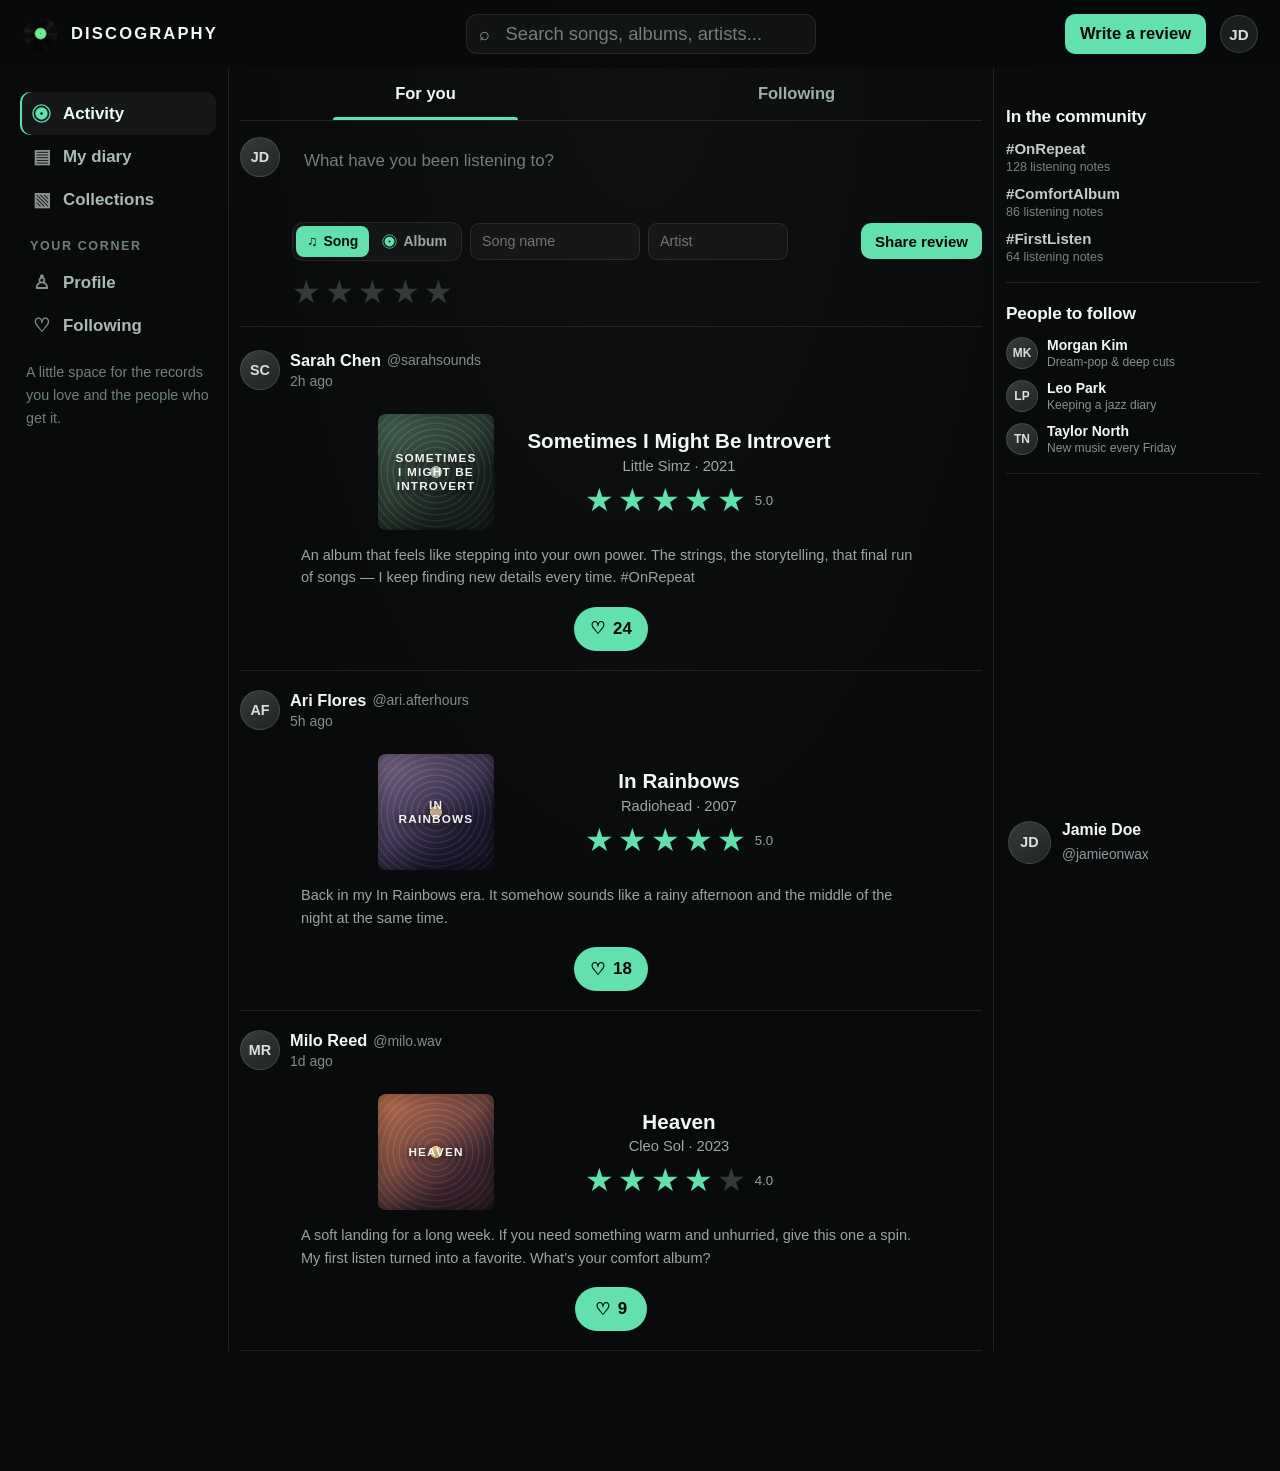
==== commit bfed522e: "Style fixes" ====
--- a/feed/index.html
+++ b/feed/index.html
@@ -103,34 +103,13 @@
             justify-content: center;
             gap: 8px;
             border-radius: 10px;
-            border: 0;
-            color: #e8ece9;
-            background: transparent;
             font-weight: 750;
             cursor: pointer;
-            transition: transform 160ms ease, color 160ms ease, background-color 160ms ease;
         }
 
         .write-link {
             padding: 10px 15px;
             font-size: 0.9rem;
-        }
-
-        .primary-button,
-        .action-button {
-            color: #050806;
-            background: var(--green);
-        }
-
-        .primary-button:hover,
-        .action-button:hover {
-            transform: translateY(-1px);
-        }
-
-        .write-link:hover {
-            transform: translateY(-1px);
-            color: #050806;
-            background: var(--green);
         }
 
         .user-link {
@@ -475,15 +454,11 @@
 
         .rating-picker .rating-star {
             cursor: pointer;
-            transition: filter 120ms ease, transform 120ms ease;
+            transition: filter 120ms ease;
         }
 
         .rating-picker:hover .rating-star {
             filter: brightness(1.12);
-        }
-
-        .rating-picker .rating-star:hover {
-            transform: scale(1.12);
         }
 
         .primary-button {
@@ -646,26 +621,25 @@
         }
 
         .post-actions {
-            margin-top: 12px;
-            display: flex;
-            align-items: center;
+            margin: 18px 0 0;
+            display: flex;
+            align-items: center;
+            justify-content: center;
             gap: 10px;
         }
 
         .action-button {
-            min-width: 58px;
-            min-height: 38px;
-            padding: 0 12px;
+            min-width: 72px;
+            min-height: 44px;
+            padding: 0 16px;
             display: inline-flex;
             align-items: center;
             justify-content: center;
             gap: 8px;
-            border: 0;
             border-radius: 999px;
-            font-size: 0.84rem;
-            font-weight: 700;
+            font-size: 0.92rem;
+            font-weight: 750;
             cursor: pointer;
-            transition: transform 160ms ease;
         }
 
         .side-card {
@@ -690,11 +664,10 @@
             color: var(--text);
             background: transparent;
             text-decoration: none;
-            transition: background 160ms ease, transform 160ms ease;
+            transition: background 160ms ease;
         }
 
         .profile-card:hover {
-            transform: translateY(-2px);
             color: #050806;
             background: var(--green);
         }
@@ -743,8 +716,12 @@
             gap: 11px;
         }
 
+        .trend-list {
+            justify-items: stretch;
+        }
+
         .trend-tag {
-            width: fit-content;
+            width: 100%;
             padding: 0;
             border: 0;
             color: #c4cec8;
@@ -752,6 +729,7 @@
             font-size: 0.82rem;
             font-weight: 700;
             cursor: pointer;
+            text-align: left;
         }
 
         .trend-tag:hover {
@@ -971,7 +949,7 @@
         </label>
 
         <div class="top-actions">
-            <a class="write-link" href="#composer">Write a review</a>
+            <a class="write-link site-button" href="#composer">Write a review</a>
             <a class="user-link" href="#your-profile" aria-label="Your profile">JD</a>
         </div>
     </header>
@@ -1019,7 +997,7 @@
                         <input class="music-title" id="musicTitle" type="text" maxlength="70" placeholder="Album name" aria-label="Album name">
                         <input class="music-artist" id="musicArtist" type="text" maxlength="70" placeholder="Artist" aria-label="Artist name">
                     </div>
-                    <button class="primary-button" type="submit">Share review</button>
+                    <button class="primary-button site-button" type="submit">Share review</button>
                 </div>
                 <div class="composer-rating">
                     <div class="rating-picker" id="ratingPicker" role="slider" tabindex="0" aria-label="Music rating" aria-valuemin="0" aria-valuemax="5" aria-valuestep="0.5" aria-valuenow="0" aria-valuetext="Not rated">
@@ -1054,7 +1032,7 @@
                     </div>
                     <p class="post-copy">An album that feels like stepping into your own power. The strings, the storytelling, that final run of songs — I keep finding new details every time. <span class="hashtag">#OnRepeat</span></p>
                     <div class="post-actions">
-                        <button class="action-button like-button" type="button" aria-label="Like this post" aria-pressed="false"><span aria-hidden="true">♡</span> <span class="like-count">24</span></button>
+                        <button class="action-button site-button like-button" type="button" aria-label="Like this post" aria-pressed="false"><span aria-hidden="true">♡</span> <span class="like-count">24</span></button>
                     </div>
                 </article>
 
@@ -1078,7 +1056,7 @@
                     </div>
                     <p class="post-copy">Back in my In Rainbows era. It somehow sounds like a rainy afternoon and the middle of the night at the same time.</p>
                     <div class="post-actions">
-                        <button class="action-button like-button" type="button" aria-label="Like this post" aria-pressed="false"><span aria-hidden="true">♡</span> <span class="like-count">18</span></button>
+                        <button class="action-button site-button like-button" type="button" aria-label="Like this post" aria-pressed="false"><span aria-hidden="true">♡</span> <span class="like-count">18</span></button>
                     </div>
                 </article>
 
@@ -1102,7 +1080,7 @@
                     </div>
                     <p class="post-copy">A soft landing for a long week. If you need something warm and unhurried, give this one a spin. My first listen turned into a favorite. What’s your comfort album?</p>
                     <div class="post-actions">
-                        <button class="action-button like-button" type="button" aria-label="Like this post" aria-pressed="false"><span aria-hidden="true">♡</span> <span class="like-count">9</span></button>
+                        <button class="action-button site-button like-button" type="button" aria-label="Like this post" aria-pressed="false"><span aria-hidden="true">♡</span> <span class="like-count">9</span></button>
                     </div>
                 </article>
             </section>
@@ -1346,7 +1324,7 @@
 
             const actions = document.createElement('div');
             actions.className = 'post-actions';
-            actions.innerHTML = '<button class="action-button like-button" type="button" aria-label="Like this post" aria-pressed="false"><span aria-hidden="true">♡</span> <span class="like-count">0</span></button>';
+            actions.innerHTML = '<button class="action-button site-button like-button" type="button" aria-label="Like this post" aria-pressed="false"><span aria-hidden="true">♡</span> <span class="like-count">0</span></button>';
             post.append(actions);
             postList.prepend(post);
             textField.value = '';
--- a/assets/site.css
+++ b/assets/site.css
@@ -1,129 +1,150 @@
-:root {
-    color-scheme: dark;
-    --brand-green: #62e0ae;
-    --brand-green-strong: #26c48e;
-}
-
-*,
-*::before,
-*::after {
-    box-sizing: border-box;
-}
-
-html {
-    scroll-behavior: smooth;
-    zoom: 1.15;
-}
-
-a {
-    color: inherit;
-    text-decoration: none;
-}
-
-button,
-input,
-select,
-textarea {
-    font: inherit;
-}
-
-button {
-    color: inherit;
-}
-
-:focus-visible {
-    outline: 2px solid var(--brand-green);
-    outline-offset: 3px;
-}
-
-.site-navbar {
-    position: relative;
-    z-index: 1;
-    width: 100%;
-    margin: 0;
-    padding: 12px max(24px, calc((100% - 1100px) / 2 + 16px));
-    display: flex;
-    align-items: center;
-    justify-content: space-between;
-    background: transparent;
-    box-shadow: 0 12px 36px rgba(0, 0, 0, 0.18);
-}
-
-.site-brand {
-    display: inline-flex;
-    align-items: center;
-    gap: 12px;
-    font-size: 0.95rem;
-    font-weight: 750;
-    letter-spacing: 0.13em;
-}
-
-.site-brand img {
-    width: 40px;
-    height: 40px;
-    border-radius: 10px;
-    object-fit: cover;
-}
-
-.site-nav-link {
-    padding: 10px 16px;
-    display: inline-flex;
-    align-items: center;
-    justify-content: center;
-    gap: 10px;
-    border-radius: 10px;
-    color: #e8f1ec;
-    background: rgba(255, 255, 255, 0.04);
-    font-weight: 650;
-    transition: transform 160ms ease, background-color 160ms ease;
-}
-
-.site-nav-link:hover {
-    background: rgba(255, 255, 255, 0.1);
-    transform: translateY(-1px);
-}
-
-.site-footer {
-    position: relative;
-    z-index: 1;
-    padding: 20px 24px;
-    color: #82938a;
-    text-align: center;
-    font-size: 0.85rem;
-}
-
-@media (max-width: 520px) {
-    .site-navbar {
-        padding: 10px 14px;
-    }
-
-    .site-brand {
-        gap: 9px;
-        font-size: 0.78rem;
-        letter-spacing: 0.1em;
-    }
-
-    .site-brand img {
-        width: 34px;
-        height: 34px;
-    }
-
-    .site-nav-link {
-        padding: 9px 12px;
-        font-size: 0.9rem;
-    }
-}
-
-@media (prefers-reduced-motion: reduce) {
-    html {
-        scroll-behavior: auto;
-    }
-
-    *,
-    *::before,
-    *::after {
-        animation-duration: 0.01ms !important;
-        scroll-behavior: auto !important;
-        transition-duration: 0.01ms !important;
-    }
-}
+:root {
+    color-scheme: dark;
+    --brand-green: #62e0ae;
+    --brand-green-strong: #26c48e;
+}
+
+*,
+*::before,
+*::after {
+    box-sizing: border-box;
+}
+
+html {
+    scroll-behavior: smooth;
+    font-size: 115%;
+}
+
+a {
+    color: inherit;
+    text-decoration: none;
+}
+
+button,
+input,
+select,
+textarea {
+    font: inherit;
+}
+
+button {
+    color: inherit;
+}
+
+:focus-visible {
+    outline: 2px solid var(--brand-green);
+    outline-offset: 3px;
+}
+
+.site-navbar {
+    position: relative;
+    z-index: 1;
+    width: 100%;
+    margin: 0;
+    padding: 12px max(24px, calc((100% - 1100px) / 2 + 16px));
+    display: flex;
+    align-items: center;
+    justify-content: space-between;
+    background: transparent;
+    box-shadow: 0 12px 36px rgba(0, 0, 0, 0.18);
+}
+
+.site-brand {
+    display: inline-flex;
+    align-items: center;
+    gap: 12px;
+    font-size: 0.95rem;
+    font-weight: 750;
+    letter-spacing: 0.13em;
+}
+
+.site-brand img {
+    width: 40px;
+    height: 40px;
+    border-radius: 10px;
+    object-fit: cover;
+}
+
+.site-nav-link {
+    padding: 10px 16px;
+    display: inline-flex;
+    align-items: center;
+    justify-content: center;
+    gap: 10px;
+    border-radius: 10px;
+    color: #e8f1ec;
+    background: rgba(255, 255, 255, 0.04);
+    font-weight: 650;
+    transition: background-color 160ms ease;
+}
+
+.site-nav-link:not(.site-button):hover {
+    background: rgba(255, 255, 255, 0.1);
+}
+
+.site-nav-link.action-link {
+    padding: 10px 15px;
+    font-weight: 750;
+}
+
+.site-button {
+    border: 0;
+    color: #050806;
+    background: var(--brand-green);
+    box-shadow: none;
+    cursor: pointer;
+    transition: filter 160ms ease;
+}
+
+.site-button:hover {
+    filter: brightness(0.9);
+}
+
+.site-footer {
+    position: relative;
+    z-index: 1;
+    padding: 20px 24px;
+    color: #82938a;
+    text-align: center;
+    font-size: 0.85rem;
+}
+
+@media (max-width: 520px) {
+    .site-navbar {
+        padding: 10px 14px;
+    }
+
+    .site-brand {
+        gap: 9px;
+        font-size: 0.78rem;
+        letter-spacing: 0.1em;
+    }
+
+    .site-brand img {
+        width: 34px;
+        height: 34px;
+    }
+
+    .site-nav-link {
+        padding: 9px 12px;
+        font-size: 0.9rem;
+    }
+
+    .site-nav-link.action-link {
+        padding: 9px 11px;
+    }
+}
+
+@media (prefers-reduced-motion: reduce) {
+    html {
+        scroll-behavior: auto;
+    }
+
+    *,
+    *::before,
+    *::after {
+        animation-duration: 0.01ms !important;
+        scroll-behavior: auto !important;
+        transition-duration: 0.01ms !important;
+    }
+}
